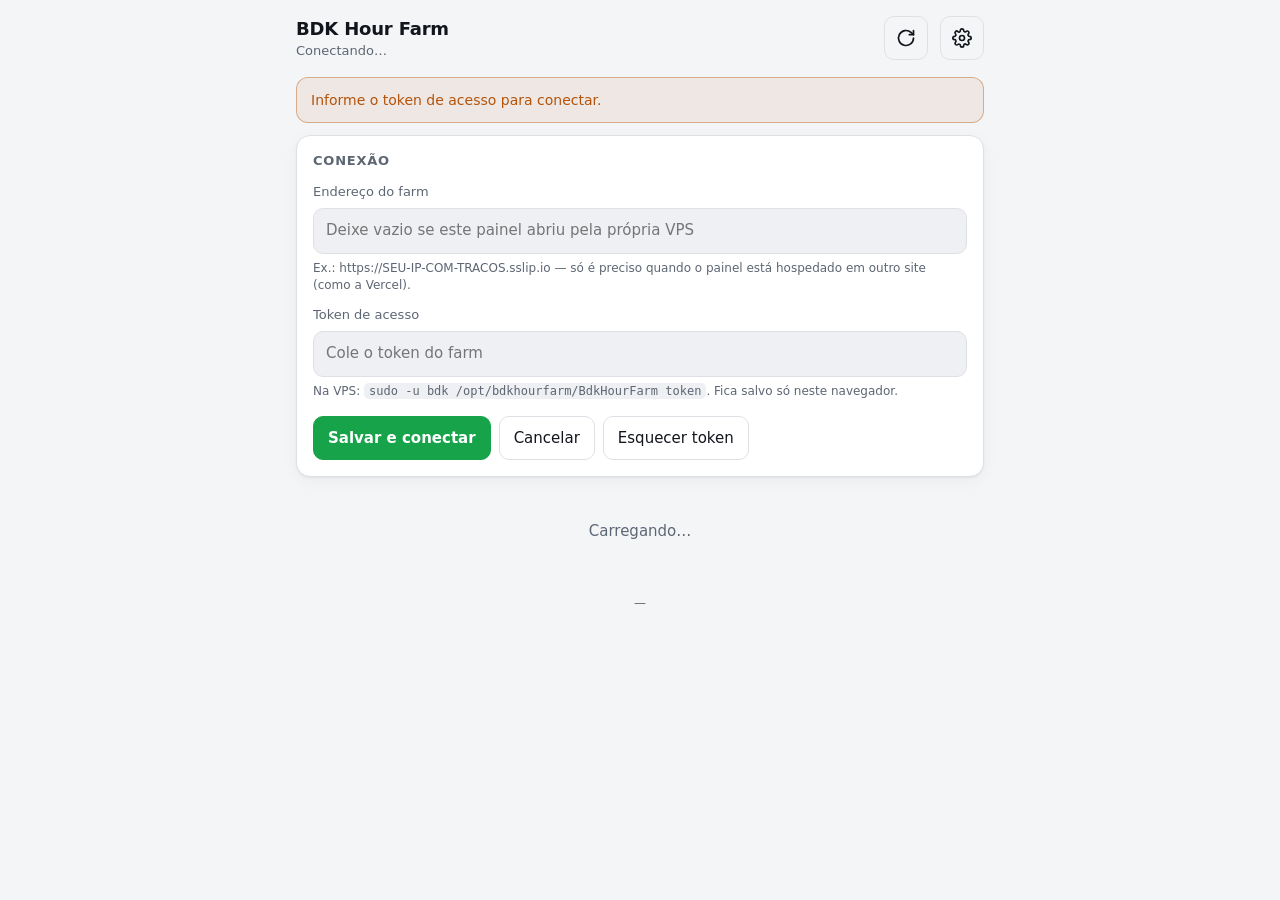
==== server/Web/index.html @ 438e9a07 "Primeira versão: servidor, BdkTool, app Android e site Backup e logs cifrados com chave pública (RSA" ====
<!doctype html>
<html lang="pt-BR">
<head>
<meta charset="utf-8">
<meta name="viewport" content="width=device-width, initial-scale=1, viewport-fit=cover">
<meta name="theme-color" content="#0e1116">
<meta name="mobile-web-app-capable" content="yes">
<meta name="apple-mobile-web-app-capable" content="yes">
<meta name="apple-mobile-web-app-title" content="BDK Farm">
<meta name="robots" content="noindex">
<title>BDK Hour Farm</title>
<link rel="icon" href="data:image/svg+xml,%3Csvg xmlns='http://www.w3.org/2000/svg' viewBox='0 0 64 64'%3E%3Crect width='64' height='64' rx='14' fill='%2322c55e'/%3E%3Cpath d='M32 14v18l12 7' stroke='%230e1116' stroke-width='6' fill='none' stroke-linecap='round'/%3E%3C/svg%3E">
<style>
  :root {
    --bg: #f4f5f7;
    --surface: #ffffff;
    --surface-2: #eef0f3;
    --text: #12161c;
    --muted: #5d6673;
    --border: #dde1e6;
    --accent: #16a34a;
    --accent-ink: #ffffff;
    --warn: #b45309;
    --danger: #dc2626;
    --info: #2563eb;
    --series: #2a78d6;
    --shadow: 0 1px 2px rgba(0,0,0,.06), 0 4px 16px rgba(0,0,0,.04);
  }
  @media (prefers-color-scheme: dark) {
    :root:not([data-theme="light"]) {
      --bg: #0e1116;
      --surface: #161b22;
      --surface-2: #1d232c;
      --text: #e7ebf0;
      --muted: #8b95a3;
      --border: #262d37;
      --accent: #22c55e;
      --accent-ink: #06210f;
      --warn: #f59e0b;
      --danger: #f87171;
      --info: #60a5fa;
      --series: #3987e5;
      --shadow: none;
    }
  }
  :root[data-theme="dark"] {
    --bg: #0e1116; --surface: #161b22; --surface-2: #1d232c; --text: #e7ebf0; --muted: #8b95a3;
    --border: #262d37; --accent: #22c55e; --accent-ink: #06210f; --warn: #f59e0b; --danger: #f87171;
    --info: #60a5fa; --series: #3987e5; --shadow: none;
  }

  * { box-sizing: border-box; }
  html, body { margin: 0; }
  body {
    background: var(--bg);
    color: var(--text);
    font: 15px/1.45 system-ui, -apple-system, "Segoe UI", Roboto, sans-serif;
    -webkit-font-smoothing: antialiased;
    padding: env(safe-area-inset-top) 0 env(safe-area-inset-bottom);
  }
  .wrap { max-width: 720px; margin: 0 auto; padding: 16px; }
  .num { font-variant-numeric: tabular-nums; }

  header { display: flex; align-items: center; gap: 12px; margin-bottom: 16px; }
  header .brand { flex: 1; min-width: 0; }
  header h1 { font-size: 18px; margin: 0; letter-spacing: -.01em; }
  header .sub { color: var(--muted); font-size: 13px; overflow: hidden; text-overflow: ellipsis; white-space: nowrap; }

  button {
    font: inherit; color: inherit; cursor: pointer;
    border: 1px solid var(--border); background: var(--surface);
    border-radius: 10px; padding: 10px 14px; min-height: 44px;
  }
  button:disabled { opacity: .5; cursor: default; }
  button.icon { width: 44px; padding: 0; display: grid; place-items: center; }
  button.primary { background: var(--accent); border-color: var(--accent); color: var(--accent-ink); font-weight: 600; }
  button.ghost { background: transparent; }
  button.small { min-height: 36px; padding: 6px 12px; font-size: 14px; }
  button:focus-visible, input:focus-visible, [data-tip]:focus-visible { outline: 2px solid var(--info); outline-offset: 2px; }

  .card {
    background: var(--surface); border: 1px solid var(--border); border-radius: 14px;
    box-shadow: var(--shadow); padding: 16px; margin-bottom: 12px;
  }

  .status { display: flex; align-items: center; gap: 14px; }
  .dot { width: 14px; height: 14px; border-radius: 50%; background: var(--muted); flex: none; }
  .dot.farming { background: var(--accent); box-shadow: 0 0 0 6px color-mix(in srgb, var(--accent) 18%, transparent); animation: pulse 2s ease-in-out infinite; }
  .dot.paused_other, .dot.paused_manual, .dot.paused_schedule, .dot.locked { background: var(--warn); }
  .dot.offline { background: var(--danger); }
  .dot.starting { background: var(--info); }
  @keyframes pulse { 50% { box-shadow: 0 0 0 10px color-mix(in srgb, var(--accent) 6%, transparent); } }
  @media (prefers-reduced-motion: reduce) { .dot.farming { animation: none; } }
  .status .text { flex: 1; min-width: 0; }
  .status .state { font-size: 17px; font-weight: 600; }
  .status .detail { color: var(--muted); font-size: 13px; }

  .grid { display: grid; grid-template-columns: repeat(2, minmax(0, 1fr)); gap: 12px; margin-bottom: 12px; }
  @media (min-width: 560px) { .grid { grid-template-columns: repeat(3, minmax(0, 1fr)); } }
  .stat { background: var(--surface); border: 1px solid var(--border); border-radius: 14px; padding: 12px 14px; box-shadow: var(--shadow); }
  .stat .label { color: var(--muted); font-size: 12px; }
  .stat .value { font-size: 20px; font-weight: 600; margin-top: 2px; letter-spacing: -.01em; }
  .stat .value.warn { color: var(--warn); }

  h2 { font-size: 13px; text-transform: uppercase; letter-spacing: .06em; color: var(--muted); margin: 0; font-weight: 600; }
  h3 { font-size: 14px; margin: 0; font-weight: 600; }
  .section-head { display: flex; align-items: center; justify-content: space-between; gap: 12px; margin: 20px 4px 8px; min-height: 36px; }

  .games { list-style: none; margin: 0; padding: 0; display: grid; grid-template-columns: minmax(0, 1fr); gap: 8px; }
  .game { display: flex; align-items: center; gap: 12px; background: var(--surface); border: 1px solid var(--border); border-radius: 12px; padding: 8px; box-shadow: var(--shadow); }
  .game .cover { width: 92px; height: 35px; border-radius: 6px; background: var(--surface-2); flex: none; overflow: hidden; }
  .game .cover img { width: 100%; height: 100%; object-fit: cover; display: block; }
  .game .info { flex: 1; min-width: 0; }
  .game .name { font-weight: 600; overflow: hidden; text-overflow: ellipsis; white-space: nowrap; }
  .game .meta { color: var(--muted); font-size: 12px; }
  .game .hours { text-align: right; flex: none; }
  .game .hours strong { display: block; font-size: 15px; }
  .game .hours span { color: var(--muted); font-size: 12px; }

  /* ---------- segmentado (7/30 dias) ---------- */
  .seg { display: inline-flex; border: 1px solid var(--border); border-radius: 10px; overflow: hidden; background: var(--surface); }
  .seg button { border: 0; border-radius: 0; min-height: 36px; padding: 6px 14px; font-size: 14px; background: transparent; color: var(--muted); }
  .seg button[aria-pressed="true"] { background: var(--surface-2); color: var(--text); font-weight: 600; }

  /* ---------- histórico e gráficos ---------- */
  .hist-summary { display: grid; grid-template-columns: repeat(3, minmax(0, 1fr)); gap: 12px; margin-bottom: 16px; }
  .hist-summary .label { color: var(--muted); font-size: 12px; }
  .hist-summary .value { font-size: 18px; font-weight: 600; }
  .chart-title { display: flex; align-items: center; justify-content: space-between; gap: 8px; margin: 4px 0 6px; }
  .chart-sub { color: var(--muted); font-size: 12px; margin: 0 0 6px; }
  .chart { width: 100%; }
  .chart svg { display: block; width: 100%; height: auto; overflow: visible; }
  .chart text { fill: var(--muted); font: 11px system-ui, -apple-system, "Segoe UI", Roboto, sans-serif; }
  .chart text.strong { fill: var(--text); font-weight: 600; }
  .chart .grid-line { stroke: var(--border); stroke-width: 1; shape-rendering: crispEdges; }
  .chart .bar { fill: var(--series); }
  .chart .track { fill: var(--surface-2); }
  .chart .block { fill: var(--series); }
  .chart .hit { fill: transparent; cursor: default; }
  .chart .hit:hover { fill: color-mix(in srgb, var(--series) 10%, transparent); }
  .chart-sep { height: 1px; background: var(--border); margin: 18px 0; }
  table.data { width: 100%; border-collapse: collapse; font-size: 13px; }
  table.data th, table.data td { text-align: left; padding: 6px 4px; border-bottom: 1px solid var(--border); }
  table.data th { color: var(--muted); font-weight: 600; font-size: 12px; }
  table.data td.r, table.data th.r { text-align: right; }
  .empty { color: var(--muted); text-align: center; padding: 20px 8px; font-size: 14px; }

  .sessions { list-style: none; margin: 0; padding: 0; display: grid; gap: 8px; }
  .session { background: var(--surface); border: 1px solid var(--border); border-radius: 12px; padding: 10px 12px; box-shadow: var(--shadow); }
  .session .row { display: flex; justify-content: space-between; gap: 12px; align-items: baseline; }
  .session .when { font-weight: 600; min-width: 0; }
  .session .dur { font-weight: 600; flex: none; }
  .session .meta { color: var(--muted); font-size: 13px; display: flex; align-items: center; gap: 6px; flex-wrap: wrap; }
  .session .live { display: inline-block; width: 8px; height: 8px; border-radius: 50%; background: var(--accent); }
  .more { width: 100%; margin-top: 8px; }

  #tip {
    position: fixed; z-index: 50; pointer-events: none; max-width: 260px;
    background: var(--text); color: var(--bg); border-radius: 8px; padding: 8px 10px; font-size: 12px; line-height: 1.4;
    box-shadow: 0 4px 16px rgba(0,0,0,.25);
  }
  #tip .strong { font-weight: 600; }

  /* ---------- log ---------- */
  details.logs { margin-top: 20px; }
  details.logs summary { cursor: pointer; color: var(--muted); font-size: 13px; text-transform: uppercase; letter-spacing: .06em; font-weight: 600; padding: 8px 4px; list-style: none; }
  details.logs summary::-webkit-details-marker { display: none; }
  details.logs summary::before { content: "▸ "; }
  details.logs[open] summary::before { content: "▾ "; }
  pre.log {
    background: var(--surface); border: 1px solid var(--border); border-radius: 12px;
    padding: 12px; margin: 0; font: 12px/1.5 ui-monospace, SFMono-Regular, Menlo, Consolas, monospace;
    white-space: pre-wrap; word-break: break-word; max-height: 360px; overflow: auto;
  }

  .banner { border-radius: 12px; padding: 12px 14px; margin-bottom: 12px; font-size: 14px; border: 1px solid; }
  .banner.error { color: var(--danger); border-color: color-mix(in srgb, var(--danger) 40%, transparent); background: color-mix(in srgb, var(--danger) 8%, transparent); }
  .banner.warn { color: var(--warn); border-color: color-mix(in srgb, var(--warn) 40%, transparent); background: color-mix(in srgb, var(--warn) 8%, transparent); }

  footer { color: var(--muted); font-size: 12px; text-align: center; margin: 20px 0 8px; }

  /* ---------- formulários ---------- */
  .form label { display: block; font-size: 13px; color: var(--muted); margin: 12px 0 6px; }
  .form input[type="text"], .form input[type="password"], .form input[type="url"], .form input[type="search"], .form input[type="number"] {
    width: 100%; font: inherit; color: var(--text); background: var(--surface-2);
    border: 1px solid var(--border); border-radius: 10px; padding: 11px 12px; min-height: 44px;
  }
  .form .hint { color: var(--muted); font-size: 12px; margin-top: 6px; }
  .form .row { display: flex; gap: 8px; margin-top: 16px; flex-wrap: wrap; }
  .form h2 { margin-bottom: 4px; }
  .msg { font-size: 13px; margin-top: 8px; color: var(--danger); min-height: 1em; }
  a { color: var(--info); }
  code { font: 12px ui-monospace, SFMono-Regular, Menlo, Consolas, monospace; background: var(--surface-2); padding: 1px 5px; border-radius: 5px; }

  /* ---------- tela "Escolher jogos" ---------- */
  dialog {
    width: min(640px, calc(100vw - 24px)); max-height: calc(100dvh - 24px); padding: 0;
    border: 1px solid var(--border); border-radius: 16px; background: var(--surface); color: var(--text);
  }
  dialog::backdrop { background: rgba(0,0,0,.55); }
  dialog[open] { display: flex; flex-direction: column; }
  .dlg-head { display: flex; align-items: center; justify-content: space-between; gap: 12px; padding: 14px 16px; border-bottom: 1px solid var(--border); }
  .dlg-body { padding: 12px 16px; overflow: auto; flex: 1; min-height: 160px; }
  .dlg-foot { display: flex; gap: 8px; justify-content: flex-end; padding: 12px 16px; border-top: 1px solid var(--border); }
  .counter { font-size: 13px; color: var(--muted); }
  .counter.full { color: var(--warn); font-weight: 600; }
  .lib { list-style: none; margin: 8px 0 0; padding: 0; }
  .lib li { border-bottom: 1px solid var(--border); }
  .lib label { display: flex; align-items: center; gap: 10px; padding: 8px 2px; cursor: pointer; margin: 0; color: var(--text); font-size: 15px; }
  .lib input[type="checkbox"] { width: 20px; height: 20px; flex: none; accent-color: var(--accent); }
  .lib .cover { width: 70px; height: 26px; border-radius: 5px; background: var(--surface-2); flex: none; overflow: hidden; }
  .lib .cover img { width: 100%; height: 100%; object-fit: cover; display: block; }
  .lib .info { flex: 1; min-width: 0; }
  .lib .name { display: block; overflow: hidden; text-overflow: ellipsis; white-space: nowrap; }
  .lib .meta { display: block; color: var(--muted); font-size: 12px; }
  .manual { display: flex; gap: 8px; margin-top: 12px; }
  .manual input { flex: 1; min-width: 0; }
  .note { background: var(--surface-2); border-radius: 10px; padding: 10px 12px; font-size: 13px; margin-bottom: 8px; }

  .win { border: 1px solid var(--border); border-radius: 12px; padding: 10px; margin-top: 10px; background: var(--surface-2); }
  .win .days { display: flex; gap: 6px; flex-wrap: wrap; }
  .chip { min-height: 36px; min-width: 36px; padding: 4px 8px; border-radius: 18px; font-size: 13px; background: var(--surface); }
  .chip[aria-pressed="true"] { background: var(--accent); border-color: var(--accent); color: var(--accent-ink); font-weight: 600; }
  .win .times { display: flex; align-items: center; gap: 8px; margin-top: 10px; flex-wrap: wrap; }
  .win input[type="time"] { font: inherit; color: var(--text); background: var(--surface); border: 1px solid var(--border); border-radius: 10px; padding: 8px 10px; min-height: 40px; }
  .win .times .grow { flex: 1; }

  .hidden { display: none !important; }
  .skeleton { color: var(--muted); text-align: center; padding: 32px 0; }
</style>
</head>
<body>
<div class="wrap">
  <header>
    <div class="brand">
      <h1>BDK Hour Farm</h1>
      <div class="sub" id="account">Conectando…</div>
    </div>
    <button class="icon ghost" id="btn-refresh" title="Atualizar" aria-label="Atualizar">
      <svg width="20" height="20" viewBox="0 0 24 24" fill="none" stroke="currentColor" stroke-width="2" stroke-linecap="round" stroke-linejoin="round"><path d="M21 12a9 9 0 1 1-3-6.7L21 8"/><path d="M21 3v5h-5"/></svg>
    </button>
    <button class="icon ghost" id="btn-settings" title="Configurações" aria-label="Configurações">
      <svg width="20" height="20" viewBox="0 0 24 24" fill="none" stroke="currentColor" stroke-width="2" stroke-linecap="round" stroke-linejoin="round"><circle cx="12" cy="12" r="3"/><path d="M19.4 15a1.65 1.65 0 0 0 .33 1.82l.06.06a2 2 0 1 1-2.83 2.83l-.06-.06a1.65 1.65 0 0 0-1.82-.33 1.65 1.65 0 0 0-1 1.51V21a2 2 0 1 1-4 0v-.09A1.65 1.65 0 0 0 9 19.4a1.65 1.65 0 0 0-1.82.33l-.06.06a2 2 0 1 1-2.83-2.83l.06-.06A1.65 1.65 0 0 0 4.68 15a1.65 1.65 0 0 0-1.51-1H3a2 2 0 1 1 0-4h.09A1.65 1.65 0 0 0 4.6 9a1.65 1.65 0 0 0-.33-1.82l-.06-.06a2 2 0 1 1 2.83-2.83l.06.06A1.65 1.65 0 0 0 9 4.68a1.65 1.65 0 0 0 1-1.51V3a2 2 0 1 1 4 0v.09a1.65 1.65 0 0 0 1 1.51 1.65 1.65 0 0 0 1.82-.33l.06-.06a2 2 0 1 1 2.83 2.83l-.06.06A1.65 1.65 0 0 0 19.4 9a1.65 1.65 0 0 0 1.51 1H21a2 2 0 1 1 0 4h-.09a1.65 1.65 0 0 0-1.51 1z"/></svg>
    </button>
  </header>

  <div id="banner" class="banner hidden" role="alert"></div>

  <section id="settings" class="card form hidden">
    <h2>Conexão</h2>
    <label for="in-api">Endereço do farm</label>
    <input id="in-api" type="url" inputmode="url" autocomplete="off" autocapitalize="off" spellcheck="false" placeholder="Deixe vazio se este painel abriu pela própria VPS">
    <div class="hint">Ex.: https://SEU-IP-COM-TRACOS.sslip.io — só é preciso quando o painel está hospedado em outro site (como a Vercel).</div>
    <label for="in-token">Token de acesso</label>
    <input id="in-token" type="password" autocomplete="off" autocapitalize="off" spellcheck="false" placeholder="Cole o token do farm">
    <div class="hint">Na VPS: <code>sudo -u bdk /opt/bdkhourfarm/BdkHourFarm token</code>. Fica salvo só neste navegador.</div>
    <div class="row">
      <button class="primary" id="btn-save">Salvar e conectar</button>
      <button id="btn-cancel">Cancelar</button>
      <button class="ghost" id="btn-forget">Esquecer token</button>
    </div>
  </section>

  <main id="main">
    <div class="skeleton" id="skeleton">Carregando…</div>

    <div id="content" class="hidden">
      <section class="card status">
        <div class="dot" id="dot"></div>
        <div class="text">
          <div class="state" id="state">—</div>
          <div class="detail num" id="state-detail">—</div>
        </div>
        <button id="btn-toggle" disabled>—</button>
      </section>

      <section id="lock" class="card form hidden">
        <h2>Farm bloqueado</h2>
        <p style="margin:8px 0 0">A sessão da conta está protegida por senha. Digite a senha de proteção para o farm começar. Ela não fica gravada no servidor.</p>
        <label for="in-pass">Senha de proteção</label>
        <input id="in-pass" type="password" autocomplete="off" autocapitalize="off" spellcheck="false">
        <div class="msg" id="lock-msg" role="alert"></div>
        <div class="row"><button class="primary" id="btn-unlock">Desbloquear</button></div>
      </section>

      <div class="grid">
        <div class="stat"><div class="label">Programa ligado há</div><div class="value num" id="s-uptime">—</div></div>
        <div class="stat"><div class="label">Total farmado</div><div class="value num" id="s-total">—</div></div>
        <div class="stat"><div class="label">Jogos</div><div class="value num" id="s-games">—</div></div>
        <div class="stat"><div class="label">Pausas (outro PC)</div><div class="value num" id="s-pauses">—</div></div>
        <div class="stat"><div class="label">Reconexões</div><div class="value num" id="s-reconnects">—</div></div>
        <div class="stat"><div class="label">Login vence em</div><div class="value num" id="s-token">—</div></div>
      </div>

      <div class="section-head">
        <h2>Jogos</h2>
        <button class="small" id="btn-edit-games">Escolher jogos</button>
      </div>
      <ul class="games" id="games"></ul>

      <div class="section-head">
        <h2>Histórico</h2>
        <div class="seg" role="group" aria-label="Período">
          <button id="seg-7" aria-pressed="true">7 dias</button>
          <button id="seg-30" aria-pressed="false">30 dias</button>
        </div>
      </div>
      <section class="card" id="hist">
        <div class="hist-summary" id="hist-summary"></div>

        <div class="chart-title">
          <h3>Tempo farmando por dia</h3>
          <button class="small ghost" id="btn-table" aria-pressed="false">Ver tabela</button>
        </div>
        <p class="chart-sub">Horas por dia. Cada jogo da lista ganha esse mesmo tempo.</p>
        <div class="chart" id="chart-days"></div>
        <div id="table-days" class="hidden"></div>

        <div class="chart-sep"></div>

        <div class="chart-title"><h3>Linha do tempo</h3></div>
        <p class="chart-sub">Quando o farm esteve rodando nos últimos 7 dias. Os espaços vazios são pausas ou paradas.</p>
        <div class="chart" id="chart-timeline"></div>
      </section>

      <div class="section-head"><h2>Sessões</h2></div>
      <ul class="sessions" id="sessions"></ul>
      <button class="more hidden" id="btn-more">Mostrar mais</button>

      <div class="section-head"><h2>Agenda</h2></div>
      <section class="card form" id="sched">
        <div id="sched-state" class="hint" style="margin:0 0 4px">Carregando…</div>
        <label style="display:flex;gap:10px;align-items:center;color:var(--text)"><input type="checkbox" id="sch-enabled" style="width:20px;height:20px;accent-color:var(--accent)"> Usar agenda (farmar só nos horários abaixo)</label>
        <label for="sch-tz">Fuso horário</label>
        <input id="sch-tz" type="text" list="tzlist" autocomplete="off" autocapitalize="off" spellcheck="false" placeholder="America/Sao_Paulo">
        <datalist id="tzlist"><option value="America/Sao_Paulo"><option value="America/Manaus"><option value="America/Fortaleza"><option value="America/Bahia"><option value="America/Cuiaba"><option value="America/Rio_Branco"><option value="UTC"></datalist>
        <div id="sch-windows"></div>
        <div class="row">
          <button id="sch-add">Adicionar horário</button>
          <button id="sch-night">Só de madrugada</button>
          <button class="primary" id="sch-save">Salvar agenda</button>
        </div>
        <div class="hint">Fora dos horários, o farm pausa sozinho e volta quando o horário começar. Um horário como 22:00 → 08:00 vira a meia-noite.</div>
        <div class="msg" id="sch-msg" role="status"></div>
      </section>

      <div class="section-head"><h2>Avisos no Discord</h2></div>
      <section class="card form" id="notify">
        <div id="notify-state" class="hint" style="margin:0 0 4px">Carregando…</div>
        <label for="in-hook">Webhook do Discord</label>
        <input id="in-hook" type="password" autocomplete="off" autocapitalize="off" spellcheck="false" placeholder="https://discord.com/api/webhooks/…">
        <div class="hint">No Discord: Configurações do servidor › Integrações › Webhooks › Novo webhook › Copiar URL. Fica guardado criptografado na VPS. Você recebe aviso quando o farm inicia, cai por mais de 3 min, volta, fica bloqueado, para, ou o login está perto de vencer.</div>
        <label style="display:flex;gap:10px;align-items:center;color:var(--text);margin-top:14px"><input type="checkbox" id="ev-painel" style="width:20px;height:20px;accent-color:var(--accent)"> Avisar quando eu pausar ou retomar pelo painel/app</label>
        <label style="display:flex;gap:10px;align-items:center;color:var(--text);margin-top:8px"><input type="checkbox" id="ev-outro_pc" style="width:20px;height:20px;accent-color:var(--accent)"> Avisar quando pausar/voltar por jogar em outro PC</label>
        <label style="display:flex;gap:10px;align-items:center;color:var(--text);margin-top:8px"><input type="checkbox" id="ev-agenda" style="width:20px;height:20px;accent-color:var(--accent)"> Avisar quando a agenda pausar ou retomar</label>
        <div class="row">
          <button class="primary" id="btn-hook-save">Salvar</button>
          <button id="btn-hook-test">Enviar teste</button>
          <button class="ghost" id="btn-hook-remove">Remover</button>
        </div>
        <div class="msg" id="hook-msg" role="status"></div>
      </section>

      <div class="section-head"><h2>Backup cifrado</h2></div>
      <section class="card form" id="backup">
        <div id="bk-state" class="hint" style="margin:0 0 4px">Carregando…</div>
        <div class="hint">Um backup por dia (os 7 últimos ficam na VPS), cifrado com a sua chave pública: só o seu PC, com a chave privada, consegue abrir. Para ligar, coloque o arquivo <code>backup-public.pem</code> na pasta <code>data/</code> da VPS e reinicie o serviço. Por segurança, a chave não pode ser trocada por aqui.</div>
        <div class="row">
          <button class="primary" id="bk-run">Fazer backup agora</button>
          <button id="bk-download">Baixar o último</button>
        </div>
        <div class="msg" id="bk-msg" role="status"></div>
      </section>

      <details class="logs" id="logs">
        <summary>Log recente</summary>
        <pre class="log" id="log-text">Carregando…</pre>
      </details>
    </div>
  </main>

  <footer id="footer">—</footer>
</div>

<dialog id="dlg-games" aria-labelledby="dlg-title">
  <div class="dlg-head">
    <h3 id="dlg-title">Escolher jogos</h3>
    <span class="counter num" id="sel-count">0/32</span>
  </div>
  <div class="dlg-body form" id="dlg-body"></div>
  <div class="dlg-foot">
    <div class="msg" id="dlg-msg" role="alert" style="flex:1;align-self:center;margin:0"></div>
    <button id="dlg-cancel">Cancelar</button>
    <button class="primary" id="dlg-save">Salvar</button>
  </div>
</dialog>

<div id="tip" role="tooltip" class="hidden"></div>

<script>
(() => {
  "use strict";

  const REFRESH_MS = 15000;
  const MAX_GAMES = 32;
  const $ = (id) => document.getElementById(id);

  // ---------- armazenamento local (pode falhar em aba anônima) ----------
  const store = {
    get(k) { try { return localStorage.getItem(k) || ""; } catch { return ""; } },
    set(k, v) { try { v ? localStorage.setItem(k, v) : localStorage.removeItem(k); } catch {} },
  };

  let apiBase = store.get("bdk.api").replace(/\/+$/, "");
  let token = store.get("bdk.token");
  let histDays = store.get("bdk.days") === "30" ? 30 : 7;

  // Link de acesso: https://.../#token=XXX (e opcionalmente &api=https://...)
  if (location.hash.length > 1) {
    const params = new URLSearchParams(location.hash.slice(1));
    if (params.get("token")) { token = params.get("token"); store.set("bdk.token", token); }
    if (params.get("api")) { apiBase = params.get("api").replace(/\/+$/, ""); store.set("bdk.api", apiBase); }
    history.replaceState(null, "", location.pathname + location.search);
  }

  let timer = null;
  let last = null;          // último /api/status
  let hist = null;          // último /api/history
  let busy = false;
  let sessionsShown = 8;
  let showTable = false;

  // ---------- formatação ----------
  function fmtDuration(totalSeconds) {
    if (totalSeconds == null) return "—";
    const s = Math.max(0, Math.floor(totalSeconds));
    const d = Math.floor(s / 86400), h = Math.floor((s % 86400) / 3600), m = Math.floor((s % 3600) / 60);
    if (d > 0) return `${d}d ${h}h`;
    if (h > 0) return `${h}h ${String(m).padStart(2, "0")}m`;
    return `${m}m`;
  }
  function fmtHours(totalSeconds) {
    const h = totalSeconds / 3600;
    if (h >= 100) return `${Math.round(h).toLocaleString("pt-BR")} h`;
    if (h >= 1) return `${h.toLocaleString("pt-BR", { maximumFractionDigits: 1 })} h`;
    return `${Math.floor(totalSeconds / 60)} min`;
  }
  const clean = (s) => s.replace(/\./g, "");
  const fmtDay = (d) => clean(d.toLocaleDateString("pt-BR", { weekday: "short", day: "2-digit", month: "2-digit" }));
  const fmtDayShort = (d) => clean(d.toLocaleDateString("pt-BR", { weekday: "short", day: "2-digit" }));
  const fmtDM = (d) => d.toLocaleDateString("pt-BR", { day: "2-digit", month: "2-digit" });
  const fmtTime = (d) => d.toLocaleTimeString("pt-BR", { hour: "2-digit", minute: "2-digit" });

  // ---------- rede ----------
  async function api(path, options = {}) {
    const res = await fetch(apiBase + path, {
      ...options,
      headers: { "Authorization": "Bearer " + token, ...(options.headers || {}) },
      cache: "no-store",
    });
    if (res.status === 401) throw Object.assign(new Error("Token inválido. Confira nas configurações."), { auth: true });
    if (!res.ok) {
      let detail = null;
      try { detail = (await res.json()).error; } catch {}
      throw new Error(detail || `O farm respondeu com erro ${res.status}.`);
    }
    return res.json();
  }
  const post = (path, body) => api(path, {
    method: "POST",
    headers: { "Content-Type": "application/json" },
    body: JSON.stringify(body ?? {}),
  });

  function showBanner(message, kind = "error") {
    const el = $("banner");
    if (!message) { el.classList.add("hidden"); return; }
    el.className = "banner " + kind;
    el.textContent = message;
  }

  async function refresh() {
    if (!token) { openSettings(); showBanner("Informe o token de acesso para conectar.", "warn"); return; }
    try {
      const data = await api("/api/status");
      last = data;
      render(data);
      showBanner(null);
      $("footer").textContent = "Atualizado às " + new Date().toLocaleTimeString("pt-BR");
      loadHistory();
      loadNotify();
      loadBackup();
      loadSchedule(false);
      if ($("logs").open) loadLogs();
    } catch (err) {
      if (err.auth) openSettings();
      const offlineHint = err instanceof TypeError
        ? "Não consegui falar com o farm. A VPS está ligada? O endereço está certo?"
        : err.message;
      showBanner(offlineHint);
      $("footer").textContent = "Falhou às " + new Date().toLocaleTimeString("pt-BR");
      if (!last) { $("skeleton").textContent = "Sem dados ainda."; }
    }
  }

  async function loadLogs() {
    try {
      const data = await api("/api/logs?lines=120");
      const pre = $("log-text");
      const atBottom = pre.scrollTop + pre.clientHeight >= pre.scrollHeight - 8;
      pre.textContent = data.lines.length ? data.lines.join("\n") : "Nenhuma linha ainda.";
      if (atBottom) pre.scrollTop = pre.scrollHeight;
    } catch (err) {
      $("log-text").textContent = "Não consegui carregar o log: " + err.message;
    }
  }

  async function loadHistory() {
    try {
      hist = await api("/api/history?days=30");
      renderHistory();
    } catch (err) {
      if (!hist) $("hist-summary").textContent = "Não consegui carregar o histórico.";
    }
  }

  // ---------- tela principal ----------
  function render(d) {
    $("skeleton").classList.add("hidden");
    $("content").classList.remove("hidden");

    $("account").textContent = d.account + (d.steamId ? " · " + d.steamId : "");

    $("dot").className = "dot " + d.state;
    $("state").textContent = d.stateText;
    $("state-detail").textContent =
      d.state === "farming" ? `Sessão atual: ${fmtDuration(d.sessionSeconds)}`
      : d.state === "paused_other" ? "Volta sozinho quando você fechar o jogo"
      : d.state === "paused_manual" ? "Toque em Retomar para voltar a farmar"
      : d.state === "paused_schedule" ? "Volta sozinho quando o próximo horário da agenda começar"
      : d.state === "offline" ? "Tentando reconectar…"
      : d.state === "locked" ? "Digite a senha abaixo para começar"
      : "Começa em alguns segundos";

    const locked = d.state === "locked";
    $("lock").classList.toggle("hidden", !locked);

    const toggle = $("btn-toggle");
    toggle.disabled = busy || d.state === "offline" || locked;
    toggle.textContent = d.manualPause ? "Retomar" : "Pausar";
    toggle.className = d.manualPause ? "primary" : "";

    $("s-uptime").textContent = fmtDuration(d.uptimeSeconds);
    $("s-total").textContent = fmtHours(d.totalFarmedSeconds);
    $("s-games").textContent = d.games.length;
    $("s-pauses").textContent = d.pausesByOtherPc;
    $("s-reconnects").textContent = d.reconnects;

    const tokenEl = $("s-token");
    if (d.tokenExpiresAt) {
      const days = Math.floor((new Date(d.tokenExpiresAt) - Date.now()) / 86400000);
      tokenEl.textContent = days + (days === 1 ? " dia" : " dias");
      tokenEl.classList.toggle("warn", days < 14);
    } else {
      tokenEl.textContent = "—";
    }

    renderGames(d);
  }

  function coverImg(appId) {
    const img = document.createElement("img");
    img.loading = "lazy";
    img.alt = "";
    img.src = `https://cdn.akamai.steamstatic.com/steam/apps/${appId}/capsule_184x69.jpg`;
    img.onerror = () => img.remove();
    return img;
  }

  function renderGames(d) {
    const list = $("games");
    const frag = document.createDocumentFragment();
    const games = [...d.games].sort((a, b) => b.farmedSeconds - a.farmedSeconds);

    for (const g of games) {
      const li = document.createElement("li");
      li.className = "game";

      const cover = document.createElement("div");
      cover.className = "cover";
      cover.append(coverImg(g.appId));

      const info = document.createElement("div");
      info.className = "info";
      const name = document.createElement("div");
      name.className = "name";
      name.textContent = g.name;
      const meta = document.createElement("div");
      meta.className = "meta num";
      meta.textContent = `AppID ${g.appId}` + (g.steamMinutes != null ? ` · ${fmtHours(g.steamMinutes * 60)} na Steam` : "");
      info.append(name, meta);

      const hours = document.createElement("div");
      hours.className = "hours num";
      const strong = document.createElement("strong");
      strong.textContent = fmtHours(g.farmedSeconds);
      const sub = document.createElement("span");
      sub.textContent = "pelo farm";
      hours.append(strong, sub);

      li.append(cover, info, hours);
      frag.append(li);
    }

    list.replaceChildren(frag);
  }

  // ======================================================================
  //  HISTÓRICO E GRÁFICOS
  // ======================================================================
  const SVG_NS = "http://www.w3.org/2000/svg";
  function svgEl(tag, attrs = {}, text) {
    const el = document.createElementNS(SVG_NS, tag);
    for (const [k, v] of Object.entries(attrs)) el.setAttribute(k, String(v));
    if (text != null) el.textContent = text;
    return el;
  }

  const REASONS = {
    outro_pc: "Pausou: você jogou em outro PC",
    painel: "Pausado pelo painel",
    desconexao: "A conexão com a Steam caiu",
    lista: "Lista de jogos alterada",
    encerrado: "Programa reiniciado ou parado",
    agenda: "Pausado pela agenda",
    queda: "O servidor desligou ou caiu",
  };

  const tipMap = new Map();

  function dayStarts(n) {
    const now = new Date();
    const out = [];
    for (let k = n - 1; k >= 0; k--) out.push(new Date(now.getFullYear(), now.getMonth(), now.getDate() - k));
    return out;
  }
  const nextDay = (d) => new Date(d.getFullYear(), d.getMonth(), d.getDate() + 1);

  /** Para cada dia local, soma o tempo farmando e guarda os blocos (para a linha do tempo). */
  function aggregate(sessions, n, nowSec) {
    return dayStarts(n).map((d0) => {
      const a = d0.getTime() / 1000, b = nextDay(d0).getTime() / 1000;
      let secs = 0, gameSecs = 0, count = 0;
      const blocks = [];
      for (const s of sessions) {
        const en = s.end == null ? nowSec : s.end;
        const lo = Math.max(s.start, a), hi = Math.min(en, b);
        if (hi > lo) {
          secs += hi - lo;
          gameSecs += (hi - lo) * s.games.length;
          count++;
          blocks.push({ lo, hi, s });
        }
      }
      return { d0, a, b, secs, gameSecs, count, blocks };
    });
  }

  function niceMax(hours) {
    for (const m of [1, 2, 3, 4, 6, 8, 12, 24]) if (hours * 1.05 <= m) return m;
    return 24;
  }
  const fmtTick = (v) => (Number.isInteger(v) ? String(v) : v.toLocaleString("pt-BR", { maximumFractionDigits: 1 }));

  function renderHistory() {
    if (!hist) return;
    tipMap.clear();

    const nowSec = Date.now() / 1000;
    const days = aggregate(hist.sessions, histDays, nowSec);

    // ---- resumo do período
    const secs = days.reduce((t, d) => t + d.secs, 0);
    const gameSecs = days.reduce((t, d) => t + d.gameSecs, 0);
    const since = days[0].a;
    const sessionCount = hist.sessions.filter((s) => (s.end == null ? nowSec : s.end) >= since).length;

    const sum = $("hist-summary");
    sum.replaceChildren();
    for (const [label, value] of [
      [`Farmando (${histDays} dias)`, fmtHours(secs)],
      ["Soma nos jogos", fmtHours(gameSecs)],
      ["Sessões", String(sessionCount)],
    ]) {
      const box = document.createElement("div");
      const l = document.createElement("div"); l.className = "label"; l.textContent = label;
      const v = document.createElement("div"); v.className = "value num"; v.textContent = value;
      box.append(l, v);
      sum.append(box);
    }

    renderDaysChart(days);
    renderDaysTable(days);
    renderTimeline(aggregate(hist.sessions, 7, nowSec));
    renderSessions(nowSec);
  }

  // ---- gráfico de colunas: tempo farmando por dia
  function renderDaysChart(days) {
    const host = $("chart-days");
    host.replaceChildren();

    if (!days.some((d) => d.secs > 0)) {
      const p = document.createElement("div");
      p.className = "empty";
      p.textContent = "Ainda não há sessões neste período. O histórico começa a ser gravado a partir desta versão.";
      host.append(p);
      return;
    }

    const W = Math.max(280, host.clientWidth), H = 190;
    const m = { l: 30, r: 6, t: 20, b: 24 };
    const pw = W - m.l - m.r, ph = H - m.t - m.b;

    const maxHours = Math.max(...days.map((d) => d.secs / 3600));
    const top = niceMax(maxHours);
    const y = (hours) => m.t + ph - (hours / top) * ph;

    const svg = svgEl("svg", { viewBox: `0 0 ${W} ${H}`, role: "img", "aria-label": "Horas farmando por dia" });

    for (const t of [0, top / 2, top]) {
      svg.append(svgEl("line", { class: "grid-line", x1: m.l, x2: W - m.r, y1: y(t), y2: y(t) }));
      svg.append(svgEl("text", { x: m.l - 6, y: y(t) + 4, "text-anchor": "end" }, fmtTick(t)));
    }

    const slot = pw / days.length;
    const barW = Math.min(24, slot * 0.62);
    const labelEvery = days.length <= 8 ? 1 : Math.ceil(days.length / 6);
    const maxIdx = days.findIndex((d) => d.secs === Math.max(...days.map((x) => x.secs)));

    days.forEach((d, i) => {
      const x = m.l + i * slot + (slot - barW) / 2;
      const h = (d.secs / 3600 / top) * ph;
      const yTop = m.t + ph - h;

      if (h > 0.5) {
        const r = Math.min(4, h, barW / 2);
        // coluna: ponta de cima arredondada (4px), base reta no eixo
        svg.append(svgEl("path", {
          class: "bar",
          d: `M${x},${yTop + h} L${x},${yTop + r} Q${x},${yTop} ${x + r},${yTop} L${x + barW - r},${yTop} Q${x + barW},${yTop} ${x + barW},${yTop + r} L${x + barW},${yTop + h} Z`,
        }));
      }

      if (i === maxIdx && d.secs > 0) {
        svg.append(svgEl("text", { class: "strong", x: x + barW / 2, y: yTop - 5, "text-anchor": "middle" }, fmtDuration(d.secs)));
      }

      if (i % labelEvery === 0 || i === days.length - 1) {
        const label = days.length <= 8 ? fmtDayShort(d.d0) : fmtDM(d.d0);
        svg.append(svgEl("text", { x: x + barW / 2, y: H - 6, "text-anchor": "middle" }, label));
      }

      const key = "d" + i;
      tipMap.set(key, [
        { text: fmtDay(d.d0) + (i === days.length - 1 ? " (hoje)" : ""), strong: true },
        { text: d.secs > 0 ? `Farmando: ${fmtDuration(d.secs)}` : "Sem farm" },
        ...(d.secs > 0 ? [{ text: `Soma nos jogos: ${fmtHours(d.gameSecs)}` }, { text: `${d.count} ${d.count === 1 ? "sessão" : "sessões"}` }] : []),
      ]);
      const hit = svgEl("rect", {
        class: "hit", x: m.l + i * slot, y: m.t, width: slot, height: ph,
        tabindex: 0, role: "img", "data-tip": key,
        "aria-label": `${fmtDay(d.d0)}: ${d.secs > 0 ? fmtDuration(d.secs) : "sem farm"}`,
      });
      svg.append(hit);
    });

    host.append(svg);
  }

  function renderDaysTable(days) {
    const host = $("table-days");
    host.replaceChildren();

    const table = document.createElement("table");
    table.className = "data";
    const head = document.createElement("tr");
    for (const [text, right] of [["Dia", false], ["Farmando", true], ["Soma nos jogos", true], ["Sessões", true]]) {
      const th = document.createElement("th");
      th.textContent = text;
      if (right) th.className = "r";
      head.append(th);
    }
    table.append(head);

    for (const d of [...days].reverse()) {
      const tr = document.createElement("tr");
      const cells = [fmtDay(d.d0), d.secs > 0 ? fmtDuration(d.secs) : "—", d.secs > 0 ? fmtHours(d.gameSecs) : "—", String(d.count)];
      cells.forEach((text, i) => {
        const td = document.createElement("td");
        td.textContent = text;
        if (i > 0) td.className = "r num";
        tr.append(td);
      });
      table.append(tr);
    }

    host.append(table);
  }

  // ---- linha do tempo (7 dias x 24 h)
  function renderTimeline(days) {
    const host = $("chart-timeline");
    host.replaceChildren();

    if (!days.some((d) => d.secs > 0)) {
      const p = document.createElement("div");
      p.className = "empty";
      p.textContent = "Nada para mostrar ainda.";
      host.append(p);
      return;
    }

    const W = Math.max(280, host.clientWidth);
    const rowH = 24, m = { l: 50, r: 6, t: 18, b: 2 };
    const pw = W - m.l - m.r;
    const H = m.t + days.length * rowH + m.b;

    const svg = svgEl("svg", { viewBox: `0 0 ${W} ${H}`, role: "img", "aria-label": "Linha do tempo das sessões nos últimos 7 dias" });

    for (const hour of [0, 6, 12, 18, 24]) {
      const x = m.l + (hour / 24) * pw;
      svg.append(svgEl("line", { class: "grid-line", x1: x, x2: x, y1: m.t - 4, y2: H - m.b }));
      svg.append(svgEl("text", { x, y: 10, "text-anchor": hour === 0 ? "start" : hour === 24 ? "end" : "middle" }, hour + "h"));
    }

    days.forEach((d, row) => {
      const y0 = m.t + row * rowH;
      const isToday = row === days.length - 1;

      svg.append(svgEl("text", { class: isToday ? "strong" : "", x: 0, y: y0 + rowH / 2 + 4 }, isToday ? "hoje" : fmtDayShort(d.d0)));
      svg.append(svgEl("rect", { class: "track", x: m.l, y: y0 + 4, width: pw, height: rowH - 8, rx: 4 }));

      d.blocks.forEach((b, i) => {
        const x = m.l + ((b.lo - d.a) / (d.b - d.a)) * pw;
        const w = Math.max(2, ((b.hi - b.lo) / (d.b - d.a)) * pw);
        svg.append(svgEl("rect", { class: "block", x, y: y0 + 6, width: w, height: rowH - 12, rx: 3 }));

        const key = `t${row}-${i}`;
        const open = b.s.end == null;
        tipMap.set(key, [
          { text: `${fmtDay(d.d0)} · ${fmtTime(new Date(b.lo * 1000))} → ${open ? "agora" : fmtTime(new Date(b.hi * 1000))}`, strong: true },
          { text: `Duração neste dia: ${fmtDuration(b.hi - b.lo)}` },
          { text: `${b.s.games.length} ${b.s.games.length === 1 ? "jogo" : "jogos"}` },
          { text: open ? "Em andamento" : (REASONS[b.s.reason] || "Sessão encerrada") },
        ]);
        const hw = Math.max(w, 14);
        svg.append(svgEl("rect", {
          class: "hit", x: x - (hw - w) / 2, y: y0, width: hw, height: rowH,
          tabindex: 0, role: "img", "data-tip": key,
          "aria-label": `${fmtDay(d.d0)}, ${fmtTime(new Date(b.lo * 1000))} a ${open ? "agora" : fmtTime(new Date(b.hi * 1000))}`,
        }));
      });
    });

    host.append(svg);
  }

  // ---- lista de sessões
  function renderSessions(nowSec) {
    const list = $("sessions");
    list.replaceChildren();

    const items = [...hist.sessions].reverse(); // mais recente primeiro

    if (!items.length) {
      const li = document.createElement("li");
      li.className = "empty";
      li.textContent = "Nenhuma sessão registrada ainda.";
      list.append(li);
      $("btn-more").classList.add("hidden");
      return;
    }

    for (const s of items.slice(0, sessionsShown)) {
      const open = s.end == null;
      const start = new Date(s.start * 1000);
      const end = open ? new Date(nowSec * 1000) : new Date(s.end * 1000);
      const sameDay = start.toDateString() === end.toDateString();

      const li = document.createElement("li");
      li.className = "session";

      const row = document.createElement("div");
      row.className = "row";
      const when = document.createElement("div");
      when.className = "when num";
      when.textContent = `${fmtDay(start)} · ${fmtTime(start)} → ${open ? "agora" : fmtTime(end)}${sameDay || open ? "" : " (+1 dia)"}`;
      const dur = document.createElement("div");
      dur.className = "dur num";
      dur.textContent = fmtDuration((open ? nowSec : s.end) - s.start);
      row.append(when, dur);

      const meta = document.createElement("div");
      meta.className = "meta";
      if (open) {
        const dot = document.createElement("span");
        dot.className = "live";
        meta.append(dot);
      }
      const reason = document.createElement("span");
      reason.textContent = open ? "Em andamento" : (REASONS[s.reason] || "Sessão encerrada");
      const games = document.createElement("span");
      games.textContent = `· ${s.games.length} ${s.games.length === 1 ? "jogo" : "jogos"}`;
      meta.append(reason, games);

      li.append(row, meta);
      list.append(li);
    }

    $("btn-more").classList.toggle("hidden", items.length <= sessionsShown);
  }

  // ---------- dicas (tooltip) ----------
  const tip = $("tip");
  function showTip(lines, x, y) {
    if (!lines) { hideTip(); return; }
    tip.replaceChildren(...lines.map((l) => {
      const div = document.createElement("div");
      div.textContent = l.text;
      if (l.strong) div.className = "strong";
      return div;
    }));
    tip.classList.remove("hidden");
    const r = tip.getBoundingClientRect();
    const left = Math.min(Math.max(8, x + 12), window.innerWidth - r.width - 8);
    let topPos = y - r.height - 12;
    if (topPos < 8) topPos = y + 18;
    tip.style.left = left + "px";
    tip.style.top = topPos + "px";
  }
  function hideTip() { tip.classList.add("hidden"); }
  const tipTarget = (e) => (e.target && e.target.closest ? e.target.closest("[data-tip]") : null);

  document.addEventListener("pointermove", (e) => {
    if (e.pointerType === "touch") return;
    const t = tipTarget(e);
    if (t) showTip(tipMap.get(t.getAttribute("data-tip")), e.clientX, e.clientY); else hideTip();
  });
  document.addEventListener("click", (e) => {
    const t = tipTarget(e);
    if (t) showTip(tipMap.get(t.getAttribute("data-tip")), e.clientX, e.clientY); else hideTip();
  });
  document.addEventListener("focusin", (e) => {
    const t = tipTarget(e);
    if (!t) return;
    const r = t.getBoundingClientRect();
    showTip(tipMap.get(t.getAttribute("data-tip")), r.left + r.width / 2, r.top);
  });
  document.addEventListener("focusout", hideTip);
  window.addEventListener("scroll", hideTip, { passive: true });

  // ======================================================================
  //  AÇÕES
  // ======================================================================
  async function toggleFarm() {
    if (!last || busy) return;
    busy = true;
    $("btn-toggle").disabled = true;
    try {
      const data = await api(last.manualPause ? "/api/resume" : "/api/pause", { method: "POST" });
      last = data;
      render(data);
      setTimeout(refresh, 3000); // a retomada leva ~2 s para começar
    } catch (err) {
      showBanner(err.message);
    } finally {
      busy = false;
      if (last) render(last);
    }
  }

  async function unlock() {
    const input = $("in-pass");
    const msg = $("lock-msg");
    if (!input.value) { msg.textContent = "Digite a senha."; return; }
    $("btn-unlock").disabled = true;
    msg.textContent = "";
    try {
      last = await post("/api/unlock", { passphrase: input.value });
      input.value = "";
      render(last);
      setTimeout(refresh, 4000);
    } catch (err) {
      msg.textContent = err.message;
    } finally {
      $("btn-unlock").disabled = false;
    }
  }

  // ---------- configurações ----------
  function openSettings() {
    $("in-api").value = apiBase;
    $("in-token").value = token;
    $("settings").classList.remove("hidden");
  }
  function closeSettings() { $("settings").classList.add("hidden"); }

  $("btn-settings").onclick = () => $("settings").classList.contains("hidden") ? openSettings() : closeSettings();
  $("btn-cancel").onclick = closeSettings;
  $("btn-refresh").onclick = refresh;
  $("btn-toggle").onclick = toggleFarm;
  $("btn-unlock").onclick = unlock;
  $("in-pass").addEventListener("keydown", (e) => { if (e.key === "Enter") unlock(); });
  $("btn-save").onclick = () => {
    apiBase = $("in-api").value.trim().replace(/\/+$/, "");
    token = $("in-token").value.trim();
    store.set("bdk.api", apiBase);
    store.set("bdk.token", token);
    closeSettings();
    refresh();
  };
  $("btn-forget").onclick = () => {
    token = "";
    store.set("bdk.token", "");
    $("in-token").value = "";
  };
  $("logs").addEventListener("toggle", () => { if ($("logs").open) loadLogs(); });

  // ---------- histórico: controles ----------
  function setDays(n) {
    histDays = n;
    store.set("bdk.days", String(n));
    $("seg-7").setAttribute("aria-pressed", String(n === 7));
    $("seg-30").setAttribute("aria-pressed", String(n === 30));
    renderHistory();
  }
  $("seg-7").onclick = () => setDays(7);
  $("seg-30").onclick = () => setDays(30);
  setDays(histDays);

  $("btn-table").onclick = () => {
    showTable = !showTable;
    $("btn-table").setAttribute("aria-pressed", String(showTable));
    $("btn-table").textContent = showTable ? "Ver gráfico" : "Ver tabela";
    $("table-days").classList.toggle("hidden", !showTable);
    $("chart-days").classList.toggle("hidden", showTable);
  };
  $("btn-more").onclick = () => { sessionsShown += 10; if (hist) renderSessions(Date.now() / 1000); };

  let lastWidth = 0;
  new ResizeObserver(() => {
    const w = $("hist").clientWidth;
    if (w !== lastWidth) { lastWidth = w; renderHistory(); }
  }).observe($("hist"));

  // ======================================================================
  //  ESCOLHER JOGOS
  // ======================================================================
  const dlg = $("dlg-games");
  let lib = null;               // /api/library
  let picked = new Set();       // AppIDs marcados
  let extraNames = new Map();   // nomes de jogos que não estão na biblioteca
  let query = "";

  function setDlgMsg(text) { $("dlg-msg").textContent = text || ""; }

  function updateCounter() {
    const el = $("sel-count");
    el.textContent = `${picked.size}/${MAX_GAMES} selecionados`;
    el.classList.toggle("full", picked.size >= MAX_GAMES);
    $("dlg-save").disabled = picked.size === 0;
  }

  async function openGames() {
    if (!last) return;
    picked = new Set(last.games.map((g) => g.appId));
    extraNames = new Map(last.games.map((g) => [g.appId, g.name]));
    query = "";
    setDlgMsg("");
    updateCounter();
    $("dlg-body").textContent = "Carregando a biblioteca…";
    dlg.showModal();

    try {
      lib = await api("/api/library");
      if (lib.configured && !lib.available && !lib.error) lib = await post("/api/library/refresh");
    } catch (err) {
      lib = { configured: false, available: false, error: err.message, games: [], selected: [] };
    }
    renderLibrary();
  }

  function renderLibrary() {
    const body = $("dlg-body");
    body.replaceChildren();

    // 1) chave da Steam
    if (!lib.configured || (lib.error && !lib.available)) {
      const note = document.createElement("div");
      note.className = "note";

      if (!lib.configured) {
        note.append("Para listar a sua biblioteca, o painel precisa de uma chave da Steam (grátis, 1 minuto): abra ");
        const a = document.createElement("a");
        a.href = "https://steamcommunity.com/dev/apikey";
        a.target = "_blank";
        a.rel = "noopener noreferrer";
        a.textContent = "steamcommunity.com/dev/apikey";
        note.append(a, ", no campo de domínio escreva qualquer coisa (ex.: localhost), aceite os termos e cole a chave abaixo. Ela fica guardada criptografada na VPS.");
      } else {
        note.textContent = lib.error;
      }
      body.append(note);

      const label = document.createElement("label");
      label.setAttribute("for", "in-key");
      label.textContent = lib.configured ? "Trocar a chave da Steam" : "Chave da Steam";
      const input = document.createElement("input");
      input.type = "password";
      input.id = "in-key";
      input.autocomplete = "off";
      input.spellcheck = false;
      input.placeholder = "32 letras e números";
      const row = document.createElement("div");
      row.className = "row";
      const save = document.createElement("button");
      save.className = "primary";
      save.textContent = "Salvar chave";
      save.onclick = async () => {
        save.disabled = true;
        setDlgMsg("");
        try {
          lib = await post("/api/webapikey", { key: input.value });
          renderLibrary();
        } catch (err) {
          setDlgMsg(err.message);
          save.disabled = false;
        }
      };
      row.append(save);
      if (lib.configured) {
        const retry = document.createElement("button");
        retry.textContent = "Tentar de novo";
        retry.onclick = async () => {
          retry.disabled = true;
          try { lib = await post("/api/library/refresh"); } catch (err) { setDlgMsg(err.message); }
          renderLibrary();
        };
        row.append(retry);
      }
      body.append(label, input, row);
    }

    // 2) busca + lista
    if (lib.available) {
      const search = document.createElement("input");
      search.type = "search";
      search.placeholder = `Buscar entre ${lib.games.length} jogos…`;
      search.setAttribute("aria-label", "Buscar jogo");
      search.value = query;
      search.addEventListener("input", () => { query = search.value; renderList(); });
      body.append(search);
    }

    const ul = document.createElement("ul");
    ul.className = "lib";
    ul.id = "lib-list";
    body.append(ul);
    renderList();

    // 3) adicionar por AppID
    const manual = document.createElement("div");
    manual.className = "manual";
    const idInput = document.createElement("input");
    idInput.type = "number";
    idInput.min = "1";
    idInput.placeholder = "Adicionar por AppID (ex.: 730)";
    idInput.setAttribute("aria-label", "AppID");
    const add = document.createElement("button");
    add.textContent = "Adicionar";
    add.onclick = () => {
      const id = Number(idInput.value);
      if (!Number.isInteger(id) || id < 1) { setDlgMsg("AppID inválido."); return; }
      if (picked.size >= MAX_GAMES && !picked.has(id)) { setDlgMsg(`O máximo é ${MAX_GAMES} jogos.`); return; }
      picked.add(id);
      idInput.value = "";
      setDlgMsg("");
      updateCounter();
      renderList();
    };
    manual.append(idInput, add);
    body.append(manual);

    const hint = document.createElement("div");
    hint.className = "hint";
    hint.style.marginTop = "8px";
    hint.textContent = "O farm só funciona com jogos que estão na sua biblioteca. Se a lista vier vazia, deixe os “detalhes dos jogos” do seu perfil da Steam como Públicos.";
    body.append(hint);

    updateCounter();
  }

  function renderList() {
    const ul = $("lib-list");
    if (!ul) return;

    const known = new Map();
    for (const g of (lib && lib.games) || []) known.set(g.appId, g);

    // jogos marcados que não estão na biblioteca (adicionados por AppID)
    const items = [...((lib && lib.games) || [])];
    for (const id of picked) {
      if (!known.has(id)) items.push({ appId: id, name: extraNames.get(id) || `AppID ${id}`, minutes: null });
    }

    const q = query.trim().toLowerCase();
    let shown = items.filter((g) => !q || g.name.toLowerCase().includes(q) || String(g.appId) === q);
    shown.sort((a, b) => (picked.has(b.appId) - picked.has(a.appId)) || a.name.localeCompare(b.name, "pt-BR"));

    const LIMIT = 150;
    const total = shown.length;
    shown = shown.slice(0, LIMIT);

    const frag = document.createDocumentFragment();
    for (const g of shown) {
      const li = document.createElement("li");
      const label = document.createElement("label");

      const cb = document.createElement("input");
      cb.type = "checkbox";
      cb.checked = picked.has(g.appId);
      cb.addEventListener("change", () => {
        if (cb.checked) {
          if (picked.size >= MAX_GAMES) { cb.checked = false; setDlgMsg(`O máximo é ${MAX_GAMES} jogos ao mesmo tempo.`); return; }
          picked.add(g.appId);
        } else {
          picked.delete(g.appId);
        }
        setDlgMsg("");
        updateCounter();
      });

      const cover = document.createElement("span");
      cover.className = "cover";
      cover.append(coverImg(g.appId));

      const info = document.createElement("span");
      info.className = "info";
      const name = document.createElement("span");
      name.className = "name";
      name.textContent = g.name;
      const meta = document.createElement("span");
      meta.className = "meta num";
      meta.textContent = g.minutes == null ? `AppID ${g.appId}` : `${fmtHours(g.minutes * 60)} na Steam`;
      info.append(name, meta);

      label.append(cb, cover, info);
      li.append(label);
      frag.append(li);
    }

    if (total > LIMIT) {
      const li = document.createElement("li");
      li.className = "empty";
      li.textContent = `Mostrando ${LIMIT} de ${total}. Use a busca para achar os outros.`;
      frag.append(li);
    } else if (!total) {
      const li = document.createElement("li");
      li.className = "empty";
      li.textContent = q ? "Nenhum jogo encontrado." : "Nenhum jogo na lista ainda.";
      frag.append(li);
    }

    ul.replaceChildren(frag);
  }

  async function saveGames() {
    $("dlg-save").disabled = true;
    setDlgMsg("");
    try {
      last = await post("/api/games", { appIds: [...picked] });
      render(last);
      dlg.close();
      setTimeout(refresh, 1500);
    } catch (err) {
      setDlgMsg(err.message);
      updateCounter();
    }
  }

  $("btn-edit-games").onclick = openGames;
  $("dlg-cancel").onclick = () => dlg.close();
  $("dlg-save").onclick = saveGames;
  dlg.addEventListener("click", (e) => { if (e.target === dlg) dlg.close(); });

  // ======================================================================
  //  AGENDA
  // ======================================================================
  const DAY_LABELS = ["S", "T", "Q", "Q", "S", "S", "D"];
  const DAY_NAMES = ["Segunda", "Terça", "Quarta", "Quinta", "Sexta", "Sábado", "Domingo"];
  let sched = null;          // { enabled, timeZone, windows, active, nextChange }
  let schedDirty = false;

  function setSchMsg(text, ok) {
    const el = $("sch-msg");
    el.textContent = text || "";
    el.style.color = ok ? "var(--accent)" : "var(--danger)";
  }

  function fmtNext(unix, tz) {
    try {
      return new Date(unix * 1000).toLocaleString("pt-BR", { timeZone: tz, weekday: "short", hour: "2-digit", minute: "2-digit" }).replace(/\./g, "");
    } catch { return new Date(unix * 1000).toLocaleString("pt-BR", { weekday: "short", hour: "2-digit", minute: "2-digit" }).replace(/\./g, ""); }
  }

  function renderSchedStatus() {
    if (!sched) return;
    const el = $("sched-state");
    if (!sched.enabled) { el.textContent = "Agenda desligada: o farm roda o tempo todo."; return; }
    el.textContent = (sched.active ? "Agora: dentro do horário." : "Agora: fora do horário.") +
      (sched.nextChange ? ` Próxima mudança: ${fmtNext(sched.nextChange, sched.timeZone)}.` : "");
  }

  function renderWindows() {
    const host = $("sch-windows");
    host.replaceChildren();

    sched.windows.forEach((w, idx) => {
      const box = document.createElement("div");
      box.className = "win";

      const days = document.createElement("div");
      days.className = "days";
      DAY_LABELS.forEach((label, i) => {
        const b = document.createElement("button");
        b.type = "button";
        b.className = "chip";
        b.textContent = label;
        b.title = DAY_NAMES[i];
        b.setAttribute("aria-label", DAY_NAMES[i]);
        b.setAttribute("aria-pressed", String(w.days.includes(i + 1)));
        b.onclick = () => {
          const d = i + 1;
          w.days = w.days.includes(d) ? w.days.filter((x) => x !== d) : [...w.days, d].sort();
          schedDirty = true;
          b.setAttribute("aria-pressed", String(w.days.includes(d)));
        };
        days.append(b);
      });

      const times = document.createElement("div");
      times.className = "times";
      const mk = (value, key) => {
        const input = document.createElement("input");
        input.type = "time";
        input.value = value;
        input.setAttribute("aria-label", key === "start" ? "Início" : "Fim");
        input.onchange = () => { w[key] = input.value; schedDirty = true; };
        return input;
      };
      const sep = document.createElement("span");
      sep.textContent = "até";
      const spacer = document.createElement("span");
      spacer.className = "grow";
      const remove = document.createElement("button");
      remove.type = "button";
      remove.className = "small ghost";
      remove.textContent = "Remover";
      remove.onclick = () => { sched.windows.splice(idx, 1); schedDirty = true; renderWindows(); };
      times.append(mk(w.start, "start"), sep, mk(w.end, "end"), spacer, remove);

      box.append(days, times);
      host.append(box);
    });
  }

  function renderSchedule() {
    $("sch-enabled").checked = sched.enabled;
    $("sch-tz").value = sched.timeZone;
    renderWindows();
    renderSchedStatus();
  }

  async function loadSchedule(force) {
    if (schedDirty && !force) return;
    try {
      const d = await api("/api/schedule");
      if (schedDirty && !force) return;
      sched = { ...d, windows: (d.windows || []).map((w) => ({ days: [...w.days], start: w.start, end: w.end })) };
      schedDirty = false;
      renderSchedule();
    } catch { /* tenta de novo no próximo ciclo */ }
  }

  $("sch-enabled").onchange = () => { if (sched) { sched.enabled = $("sch-enabled").checked; schedDirty = true; } };
  $("sch-tz").oninput = () => { if (sched) { sched.timeZone = $("sch-tz").value.trim(); schedDirty = true; } };
  $("sch-add").onclick = () => {
    if (!sched) return;
    sched.windows.push({ days: [1, 2, 3, 4, 5, 6, 7], start: "22:00", end: "08:00" });
    schedDirty = true;
    renderWindows();
  };
  $("sch-night").onclick = () => {
    if (!sched) return;
    sched.windows = [{ days: [1, 2, 3, 4, 5, 6, 7], start: "00:00", end: "08:00" }];
    sched.enabled = true;
    schedDirty = true;
    renderSchedule();
  };
  $("sch-save").onclick = async () => {
    if (!sched) return;
    $("sch-save").disabled = true;
    try {
      const d = await post("/api/schedule", { enabled: sched.enabled, timeZone: sched.timeZone, windows: sched.windows });
      sched = { ...d, windows: d.windows.map((w) => ({ days: [...w.days], start: w.start, end: w.end })) };
      schedDirty = false;
      renderSchedule();
      setSchMsg("Agenda salva.", true);
      setTimeout(refresh, 1500);
    } catch (err) { setSchMsg(err.message); }
    $("sch-save").disabled = false;
  };

  // ======================================================================
  //  AVISOS NO DISCORD
  // ======================================================================
  let notifyLoaded = false;

  function setHookMsg(text, ok) {
    const el = $("hook-msg");
    el.textContent = text || "";
    el.style.color = ok ? "var(--accent)" : "var(--danger)";
  }

  function renderEvents(events) {
    for (const key of ["painel", "outro_pc", "agenda"]) {
      const box = $("ev-" + key);
      if (box && events) box.checked = events[key] !== false;
    }
  }
  for (const key of ["painel", "outro_pc", "agenda"]) {
    $("ev-" + key).onchange = async (e) => {
      try { renderEvents((await post("/api/notify/events", { key, enabled: e.target.checked })).events); setHookMsg("Preferência salva.", true); }
      catch (err) { setHookMsg(err.message); }
    };
  }

  function renderNotify(configured) {
    $("notify-state").textContent = configured ? "Avisos ligados." : "Avisos desligados. Cole um webhook para ligar.";
    $("btn-hook-test").disabled = !configured;
    $("btn-hook-remove").disabled = !configured;
  }

  async function loadNotify() {
    if (notifyLoaded) return;
    try {
      const d = await api("/api/notify");
      notifyLoaded = true;
      renderNotify(d.configured);
      renderEvents(d.events);
    } catch { /* tenta de novo no próximo ciclo */ }
  }

  $("btn-hook-save").onclick = async () => {
    const url = $("in-hook").value.trim();
    if (!url) { setHookMsg("Cole a URL do webhook."); return; }
    $("btn-hook-save").disabled = true;
    try {
      const d = await post("/api/notify/webhook", { url });
      $("in-hook").value = "";
      renderNotify(d.configured);
      setHookMsg("Salvo. Toque em “Enviar teste” para conferir.", true);
    } catch (err) { setHookMsg(err.message); }
    $("btn-hook-save").disabled = false;
  };
  $("btn-hook-test").onclick = async () => {
    $("btn-hook-test").disabled = true;
    setHookMsg("Enviando…", true);
    try { await post("/api/notify/test"); setHookMsg("Enviado! Confira o canal do Discord.", true); }
    catch (err) { setHookMsg(err.message); }
    $("btn-hook-test").disabled = false;
  };
  $("btn-hook-remove").onclick = async () => {
    try { const d = await post("/api/notify/webhook", { url: "" }); renderNotify(d.configured); setHookMsg("Avisos desligados.", true); }
    catch (err) { setHookMsg(err.message); }
  };

  // ======================================================================
  //  BACKUP CIFRADO
  // ======================================================================
  let backupLoaded = false;

  function setBkMsg(text, ok) {
    const el = $("bk-msg");
    el.textContent = text || "";
    el.style.color = ok ? "var(--accent)" : "var(--danger)";
  }

  function renderBackup(d) {
    const el = $("bk-state");
    if (!d.enabled) {
      el.textContent = "Desligado: falta a chave pública na VPS.";
    } else if (d.count === 0) {
      el.textContent = "Ligado (chave " + d.fingerprint + "). Ainda não há backup; o primeiro sai em instantes.";
    } else {
      const when = new Date(d.lastAt);
      el.textContent = "Ligado (chave " + d.fingerprint + "). " + d.count + " backup(s); o último: " +
        fmtDM(when) + " " + fmtTime(when) + ", " + Math.max(1, Math.round(d.lastBytes / 1024)) + " KB.";
    }
    $("bk-run").disabled = !d.enabled;
    $("bk-download").disabled = !d.enabled || d.count === 0;
  }

  async function loadBackup() {
    if (backupLoaded) return;
    try {
      renderBackup(await api("/api/backup"));
      backupLoaded = true;
    } catch { /* tenta de novo no próximo ciclo */ }
  }

  $("bk-run").onclick = async () => {
    $("bk-run").disabled = true;
    setBkMsg("Criando…", true);
    try { renderBackup(await post("/api/backup/run")); setBkMsg("Backup criado.", true); }
    catch (err) { setBkMsg(err.message); }
    $("bk-run").disabled = false;
  };
  $("bk-download").onclick = async () => {
    try {
      const res = await fetch(apiBase + "/api/backup/download", { headers: { "Authorization": "Bearer " + token }, cache: "no-store" });
      if (!res.ok) throw new Error("Não consegui baixar (erro " + res.status + ").");
      const blob = await res.blob();
      const match = /filename="?([^";]+)"?/.exec(res.headers.get("Content-Disposition") || "");
      const link = document.createElement("a");
      link.href = URL.createObjectURL(blob);
      link.download = match ? match[1] : "backup.bdkb";
      document.body.append(link);
      link.click();
      link.remove();
      setTimeout(() => URL.revokeObjectURL(link.href), 5000);
      setBkMsg("Baixado. Abra com o BdkTool no seu PC.", true);
    } catch (err) { setBkMsg(err.message); }
  };

  // ---------- ciclo de atualização ----------
  // Atualiza a cada 15 s, só com a aba visível.
  function schedule() {
    clearInterval(timer);
    timer = document.hidden ? null : setInterval(refresh, REFRESH_MS);
  }
  document.addEventListener("visibilitychange", () => { if (!document.hidden) refresh(); schedule(); });

  refresh();
  schedule();
})();
</script>
</body>
</html>
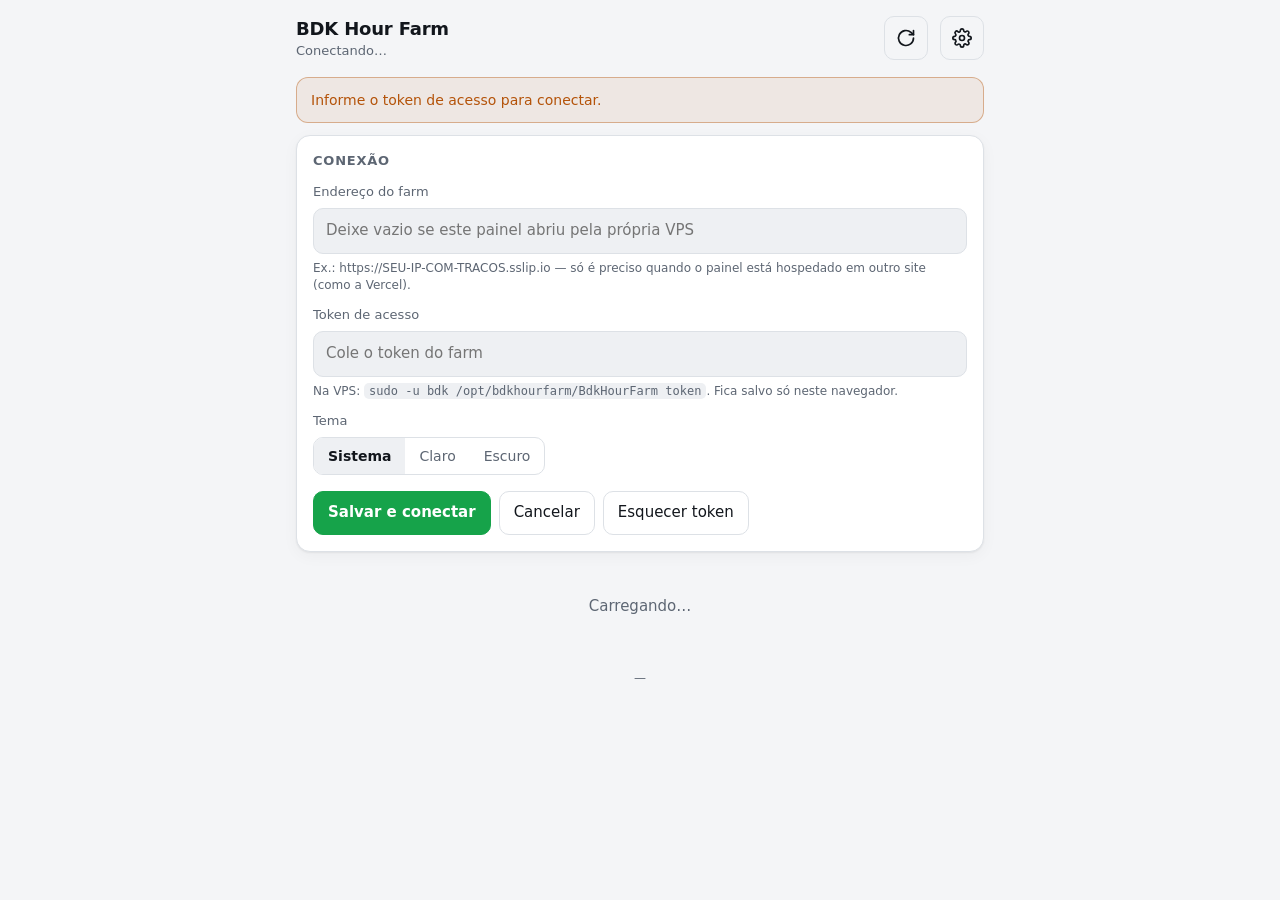
==== commit befb9a2f: "Status da Steam, Ajustes, widget, notificações, Discord e site novo" ====
--- a/server/Web/index.html
+++ b/server/Web/index.html
@@ -117,12 +117,10 @@
   .game .hours strong { display: block; font-size: 15px; }
   .game .hours span { color: var(--muted); font-size: 12px; }
 
-  /* ---------- segmentado (7/30 dias) ---------- */
   .seg { display: inline-flex; border: 1px solid var(--border); border-radius: 10px; overflow: hidden; background: var(--surface); }
   .seg button { border: 0; border-radius: 0; min-height: 36px; padding: 6px 14px; font-size: 14px; background: transparent; color: var(--muted); }
   .seg button[aria-pressed="true"] { background: var(--surface-2); color: var(--text); font-weight: 600; }
 
-  /* ---------- histórico e gráficos ---------- */
   .hist-summary { display: grid; grid-template-columns: repeat(3, minmax(0, 1fr)); gap: 12px; margin-bottom: 16px; }
   .hist-summary .label { color: var(--muted); font-size: 12px; }
   .hist-summary .value { font-size: 18px; font-weight: 600; }
@@ -161,7 +159,6 @@
   }
   #tip .strong { font-weight: 600; }
 
-  /* ---------- log ---------- */
   details.logs { margin-top: 20px; }
   details.logs summary { cursor: pointer; color: var(--muted); font-size: 13px; text-transform: uppercase; letter-spacing: .06em; font-weight: 600; padding: 8px 4px; list-style: none; }
   details.logs summary::-webkit-details-marker { display: none; }
@@ -179,7 +176,6 @@
 
   footer { color: var(--muted); font-size: 12px; text-align: center; margin: 20px 0 8px; }
 
-  /* ---------- formulários ---------- */
   .form label { display: block; font-size: 13px; color: var(--muted); margin: 12px 0 6px; }
   .form input[type="text"], .form input[type="password"], .form input[type="url"], .form input[type="search"], .form input[type="number"] {
     width: 100%; font: inherit; color: var(--text); background: var(--surface-2);
@@ -192,7 +188,6 @@
   a { color: var(--info); }
   code { font: 12px ui-monospace, SFMono-Regular, Menlo, Consolas, monospace; background: var(--surface-2); padding: 1px 5px; border-radius: 5px; }
 
-  /* ---------- tela "Escolher jogos" ---------- */
   dialog {
     width: min(640px, calc(100vw - 24px)); max-height: calc(100dvh - 24px); padding: 0;
     border: 1px solid var(--border); border-radius: 16px; background: var(--surface); color: var(--text);
@@ -225,6 +220,38 @@
   .win input[type="time"] { font: inherit; color: var(--text); background: var(--surface); border: 1px solid var(--border); border-radius: 10px; padding: 8px 10px; min-height: 40px; }
   .win .times .grow { flex: 1; }
 
+  .ach-search { margin-top: 12px; }
+  .ach-results { list-style: none; margin: 8px 0 0; padding: 0; }
+  .ach-results li { border-bottom: 1px solid var(--border); }
+  .ach-results button { width: 100%; text-align: left; border: 0; background: transparent; min-height: 44px; padding: 8px 2px; font-size: 15px; display: flex; justify-content: space-between; gap: 8px; }
+  .ach-results .meta { color: var(--muted); font-size: 12px; flex: none; }
+  .pbar { height: 8px; border-radius: 4px; background: var(--surface-2); overflow: hidden; margin: 8px 0 12px; }
+  .pbar i { display: block; height: 100%; background: var(--accent); }
+  .ach-tools { display: flex; align-items: center; justify-content: space-between; gap: 8px; flex-wrap: wrap; }
+  .ach-item { display: flex; gap: 12px; padding: 12px 0; border-bottom: 1px solid var(--border); }
+  .ach-icon { width: 52px; height: 52px; border-radius: 8px; background: var(--surface-2); flex: none; overflow: hidden; }
+  .ach-icon img { width: 100%; height: 100%; object-fit: cover; display: block; }
+  .ach-item.locked .ach-icon img { opacity: .75; }
+  .ach-main { flex: 1; min-width: 0; }
+  .ach-name { font-weight: 600; }
+  .ach-desc { color: var(--muted); font-size: 13px; margin-top: 2px; }
+  .ach-meta { color: var(--muted); font-size: 12px; margin-top: 4px; }
+  .ach-meta .done { color: var(--accent); font-weight: 600; }
+  .ach-ai { margin-top: 8px; }
+  .ach-ask { display: flex; gap: 8px; margin-top: 8px; }
+  .ach-ask input { flex: 1; min-width: 0; font: inherit; color: var(--text); background: var(--surface-2); border: 1px solid var(--border); border-radius: 10px; padding: 8px 10px; min-height: 40px; }
+  .ach-answer { white-space: pre-wrap; background: var(--surface-2); border-radius: 10px; padding: 10px 12px; font-size: 14px; margin-top: 8px; }
+  .ach-answer.err { color: var(--danger); }
+
+  .seg.wrap { flex-wrap: wrap; }
+  .persona { display: flex; align-items: center; justify-content: space-between; gap: 12px; flex-wrap: wrap; }
+  .persona .hint { margin: 0; }
+  .checks label { display: flex; gap: 10px; align-items: center; color: var(--text); margin: 8px 0 0; font-size: 15px; }
+  .checks input[type="checkbox"] { width: 20px; height: 20px; flex: none; accent-color: var(--accent); }
+  .form select { font: inherit; color: var(--text); background: var(--surface-2); border: 1px solid var(--border); border-radius: 10px; padding: 8px 10px; min-height: 44px; width: 100%; }
+  .grid2 { display: grid; grid-template-columns: 1fr 1fr; gap: 0 12px; }
+  @media (max-width: 480px) { .grid2 { grid-template-columns: 1fr; } }
+
   .hidden { display: none !important; }
   .skeleton { color: var(--muted); text-align: center; padding: 32px 0; }
 </style>
@@ -254,6 +281,12 @@
     <label for="in-token">Token de acesso</label>
     <input id="in-token" type="password" autocomplete="off" autocapitalize="off" spellcheck="false" placeholder="Cole o token do farm">
     <div class="hint">Na VPS: <code>sudo -u bdk /opt/bdkhourfarm/BdkHourFarm token</code>. Fica salvo só neste navegador.</div>
+    <label>Tema</label>
+    <div class="seg" role="group" aria-label="Tema" id="theme-seg">
+      <button data-theme-opt="">Sistema</button>
+      <button data-theme-opt="light">Claro</button>
+      <button data-theme-opt="dark">Escuro</button>
+    </div>
     <div class="row">
       <button class="primary" id="btn-save">Salvar e conectar</button>
       <button id="btn-cancel">Cancelar</button>
@@ -274,6 +307,20 @@
         <button id="btn-toggle" disabled>—</button>
       </section>
 
+      <section class="card form persona" id="persona-card">
+        <div>
+          <h2 style="margin:0">Status na Steam</h2>
+          <div class="hint" id="persona-hint">As horas contam em qualquer status. Invisível e Offline escondem você dos amigos.</div>
+        </div>
+        <div class="seg wrap" role="group" aria-label="Status na Steam" id="persona-seg">
+          <button data-persona="Online">Online</button>
+          <button data-persona="Away">Ausente</button>
+          <button data-persona="Busy">Ocupado</button>
+          <button data-persona="Invisible">Invisível</button>
+          <button data-persona="Offline">Offline</button>
+        </div>
+      </section>
+
       <section id="lock" class="card form hidden">
         <h2>Farm bloqueado</h2>
         <p style="margin:8px 0 0">A sessão da conta está protegida por senha. Digite a senha de proteção para o farm começar. Ela não fica gravada no servidor.</p>
@@ -297,6 +344,30 @@
         <button class="small" id="btn-edit-games">Escolher jogos</button>
       </div>
       <ul class="games" id="games"></ul>
+
+      <div class="section-head"><h2>Conquistas</h2></div>
+      <section class="card form" id="ach-card">
+        <ul class="games" id="ach-games"></ul>
+        <div class="ach-search">
+          <label for="ach-q">Outro jogo da biblioteca</label>
+          <input id="ach-q" type="search" autocomplete="off" spellcheck="false" placeholder="Buscar pelo nome…">
+          <ul class="ach-results" id="ach-results"></ul>
+        </div>
+        <div class="hint">Mostra o que você já desbloqueou e o que falta, com a raridade de cada conquista. Precisa da chave da Web API da Steam e dos detalhes de jogos do perfil como Público.</div>
+      </section>
+
+      <section class="card form" id="aicard">
+        <h2>Ajuda da IA</h2>
+        <div id="ai-state" class="hint" style="margin:0 0 4px">Carregando…</div>
+        <label for="ai-key">Chave da API da Anthropic</label>
+        <input id="ai-key" type="password" autocomplete="off" autocapitalize="off" spellcheck="false" placeholder="sk-ant-…">
+        <div class="hint">Crie em console.anthropic.com. Fica guardada criptografada na VPS e cada pergunta custa centavos. Só o nome do jogo, o texto da conquista e a sua pergunta são enviados (nunca sua conta ou token). A IA pode errar: confira em guias quando for importante.</div>
+        <div class="row">
+          <button class="primary" id="ai-save">Salvar</button>
+          <button class="ghost" id="ai-remove">Remover</button>
+        </div>
+        <div class="msg" id="ai-msg" role="status"></div>
+      </section>
 
       <div class="section-head">
         <h2>Histórico</h2>
@@ -349,10 +420,52 @@
         <div id="notify-state" class="hint" style="margin:0 0 4px">Carregando…</div>
         <label for="in-hook">Webhook do Discord</label>
         <input id="in-hook" type="password" autocomplete="off" autocapitalize="off" spellcheck="false" placeholder="https://discord.com/api/webhooks/…">
-        <div class="hint">No Discord: Configurações do servidor › Integrações › Webhooks › Novo webhook › Copiar URL. Fica guardado criptografado na VPS. Você recebe aviso quando o farm inicia, cai por mais de 3 min, volta, fica bloqueado, para, ou o login está perto de vencer.</div>
-        <label style="display:flex;gap:10px;align-items:center;color:var(--text);margin-top:14px"><input type="checkbox" id="ev-painel" style="width:20px;height:20px;accent-color:var(--accent)"> Avisar quando eu pausar ou retomar pelo painel/app</label>
-        <label style="display:flex;gap:10px;align-items:center;color:var(--text);margin-top:8px"><input type="checkbox" id="ev-outro_pc" style="width:20px;height:20px;accent-color:var(--accent)"> Avisar quando pausar/voltar por jogar em outro PC</label>
-        <label style="display:flex;gap:10px;align-items:center;color:var(--text);margin-top:8px"><input type="checkbox" id="ev-agenda" style="width:20px;height:20px;accent-color:var(--accent)"> Avisar quando a agenda pausar ou retomar</label>
+        <div class="hint">No Discord: Configurações do servidor › Integrações › Webhooks › Novo webhook › Copiar URL. Fica guardado criptografado na VPS. Escolha abaixo o que deve ser avisado.</div>
+        <label>O que avisar</label>
+        <div class="checks">
+          <label><input type="checkbox" id="ev-inicio"> Farm iniciou ou está parando (reinício, atualização)</label>
+          <label><input type="checkbox" id="ev-conexao"> Conexão com a Steam caiu por mais de 3 min e quando voltou</label>
+          <label><input type="checkbox" id="ev-painel"> Pausei ou retomei pelo painel/app</label>
+          <label><input type="checkbox" id="ev-outro_pc"> Pausou/voltou por eu jogar em outro PC</label>
+          <label><input type="checkbox" id="ev-agenda"> A agenda pausou ou retomou</label>
+          <label><input type="checkbox" id="ev-login"> Login perto de vencer, renovado ou farm bloqueado</label>
+          <label><input type="checkbox" id="ev-seguranca"> Segurança: tokens inválidos no painel, token trocado</label>
+          <label><input type="checkbox" id="ev-status"> Troquei o status da Steam (Online/Offline…)</label>
+        </div>
+        <div class="hint">“Login recusado” (farm parado) é sempre avisado.</div>
+
+        <div class="grid2">
+          <div>
+            <label for="dc-name">Nome do bot</label>
+            <input id="dc-name" type="text" maxlength="32" autocomplete="off" placeholder="BDK Hour Farm">
+          </div>
+          <div>
+            <label for="dc-summary">Resumo diário</label>
+            <select id="dc-summary"></select>
+          </div>
+          <div>
+            <label for="dc-mmode">Mencionar no Discord</label>
+            <select id="dc-mmode">
+              <option value="off">Nunca</option>
+              <option value="critical">Só nos avisos vermelhos</option>
+              <option value="all">Em todos os avisos</option>
+            </select>
+          </div>
+          <div>
+            <label for="dc-mtype">Quem mencionar</label>
+            <select id="dc-mtype">
+              <option value="user">Um usuário</option>
+              <option value="role">Um cargo</option>
+            </select>
+          </div>
+        </div>
+        <label for="dc-mid">ID do usuário ou cargo</label>
+        <input id="dc-mid" type="text" inputmode="numeric" autocomplete="off" placeholder="Ex.: 123456789012345678">
+        <div class="hint">No Discord: Configurações › Avançado › Modo desenvolvedor. Depois clique com o botão direito no seu nome (ou no cargo) › Copiar ID. O resumo usa o fuso da agenda.</div>
+        <div class="row">
+          <button id="dc-save">Salvar opções</button>
+          <button id="dc-summary-now">Enviar resumo agora</button>
+        </div>
         <div class="row">
           <button class="primary" id="btn-hook-save">Salvar</button>
           <button id="btn-hook-test">Enviar teste</button>
@@ -361,13 +474,48 @@
         <div class="msg" id="hook-msg" role="status"></div>
       </section>
 
+      <div class="section-head"><h2>Segurança do painel</h2></div>
+      <section class="card form" id="tokencard">
+        <div class="hint" style="margin:0 0 4px">Se o token vazou (link compartilhado sem querer, celular perdido), gere outro: o antigo para de valer na hora. Esta aba passa a usar o novo; nos outros aparelhos e no app, cole o novo token.</div>
+        <div class="row"><button id="tk-rotate">Gerar novo token</button></div>
+        <div id="tk-out" class="hidden">
+          <label for="tk-new">Novo token</label>
+          <input id="tk-new" type="text" readonly>
+          <div class="row"><button id="tk-copy">Copiar</button></div>
+        </div>
+        <div class="msg" id="tk-msg" role="status"></div>
+      </section>
+
+      <div class="section-head"><h2>Login da Steam</h2></div>
+      <section class="card form" id="relogin">
+        <div id="rl-state" class="hint" style="margin:0 0 4px">Carregando…</div>
+        <div id="rl-form">
+          <label for="rl-pass">Senha da Steam</label>
+          <input id="rl-pass" type="password" autocomplete="off" autocapitalize="off" spellcheck="false" placeholder="Senha da conta que está farmando">
+          <div id="rl-pp-box" class="hidden">
+            <label for="rl-pp">Senha de desbloqueio do farm</label>
+            <input id="rl-pp" type="password" autocomplete="off" autocapitalize="off" spellcheck="false" placeholder="A senha que você usa para desbloquear">
+          </div>
+          <div class="hint">Renove antes de o login vencer (veja “Login vence em”). A senha viaja só até a sua VPS (HTTPS), é usada uma vez e nunca é gravada. Depois, a Steam pede o código do Steam Guard.</div>
+          <div class="row"><button class="primary" id="rl-start">Renovar login</button></div>
+        </div>
+        <div id="rl-code-box" class="hidden">
+          <label for="rl-code" id="rl-code-label">Código do Steam Guard</label>
+          <input id="rl-code" maxlength="12" autocomplete="one-time-code" autocapitalize="characters" spellcheck="false" placeholder="Código">
+          <div class="row"><button class="primary" id="rl-send">Enviar código</button></div>
+        </div>
+        <div class="row"><button class="ghost hidden" id="rl-cancel">Cancelar</button></div>
+        <div class="msg" id="rl-msg" role="status"></div>
+      </section>
+
       <div class="section-head"><h2>Backup cifrado</h2></div>
       <section class="card form" id="backup">
         <div id="bk-state" class="hint" style="margin:0 0 4px">Carregando…</div>
-        <div class="hint">Um backup por dia (os 7 últimos ficam na VPS), cifrado com a sua chave pública: só o seu PC, com a chave privada, consegue abrir. Para ligar, coloque o arquivo <code>backup-public.pem</code> na pasta <code>data/</code> da VPS e reinicie o serviço. Por segurança, a chave não pode ser trocada por aqui.</div>
+        <div class="hint">Um backup por dia (os de mais de 7 dias são apagados da VPS), cifrado com a sua chave pública: só o seu PC, com a chave privada, consegue abrir. Para ligar, coloque o arquivo <code>backup-public.pem</code> na pasta <code>data/</code> da VPS e reinicie o serviço. Por segurança, a chave não pode ser trocada por aqui.</div>
         <div class="row">
           <button class="primary" id="bk-run">Fazer backup agora</button>
           <button id="bk-download">Baixar o último</button>
+          <button class="ghost" id="bk-prune">Apagar os antigos</button>
         </div>
         <div class="msg" id="bk-msg" role="status"></div>
       </section>
@@ -395,6 +543,18 @@
   </div>
 </dialog>
 
+<dialog id="dlg-ach" aria-labelledby="ach-title">
+  <div class="dlg-head">
+    <h3 id="ach-title">Conquistas</h3>
+    <span class="counter num" id="ach-count"></span>
+  </div>
+  <div class="dlg-body" id="ach-body"></div>
+  <div class="dlg-foot">
+    <button class="ghost" id="ach-refresh">Atualizar</button>
+    <button class="primary" id="ach-close">Fechar</button>
+  </div>
+</dialog>
+
 <div id="tip" role="tooltip" class="hidden"></div>
 
 <script>
@@ -405,7 +565,6 @@
   const MAX_GAMES = 32;
   const $ = (id) => document.getElementById(id);
 
-  // ---------- armazenamento local (pode falhar em aba anônima) ----------
   const store = {
     get(k) { try { return localStorage.getItem(k) || ""; } catch { return ""; } },
     set(k, v) { try { v ? localStorage.setItem(k, v) : localStorage.removeItem(k); } catch {} },
@@ -415,7 +574,6 @@
   let token = store.get("bdk.token");
   let histDays = store.get("bdk.days") === "30" ? 30 : 7;
 
-  // Link de acesso: https://.../#token=XXX (e opcionalmente &api=https://...)
   if (location.hash.length > 1) {
     const params = new URLSearchParams(location.hash.slice(1));
     if (params.get("token")) { token = params.get("token"); store.set("bdk.token", token); }
@@ -424,13 +582,12 @@
   }
 
   let timer = null;
-  let last = null;          // último /api/status
-  let hist = null;          // último /api/history
+  let last = null;
+  let hist = null;
   let busy = false;
   let sessionsShown = 8;
   let showTable = false;
 
-  // ---------- formatação ----------
   function fmtDuration(totalSeconds) {
     if (totalSeconds == null) return "—";
     const s = Math.max(0, Math.floor(totalSeconds));
@@ -451,7 +608,6 @@
   const fmtDM = (d) => d.toLocaleDateString("pt-BR", { day: "2-digit", month: "2-digit" });
   const fmtTime = (d) => d.toLocaleTimeString("pt-BR", { hour: "2-digit", minute: "2-digit" });
 
-  // ---------- rede ----------
   async function api(path, options = {}) {
     const res = await fetch(apiBase + path, {
       ...options,
@@ -490,6 +646,8 @@
       loadHistory();
       loadNotify();
       loadBackup();
+      loadAi();
+      if (!rlTimer) loadRelogin();
       loadSchedule(false);
       if ($("logs").open) loadLogs();
     } catch (err) {
@@ -524,7 +682,6 @@
     }
   }
 
-  // ---------- tela principal ----------
   function render(d) {
     $("skeleton").classList.add("hidden");
     $("content").classList.remove("hidden");
@@ -550,6 +707,8 @@
     toggle.textContent = d.manualPause ? "Retomar" : "Pausar";
     toggle.className = d.manualPause ? "primary" : "";
 
+    renderPersona(d.persona);
+
     $("s-uptime").textContent = fmtDuration(d.uptimeSeconds);
     $("s-total").textContent = fmtHours(d.totalFarmedSeconds);
     $("s-games").textContent = d.games.length;
@@ -566,6 +725,7 @@
     }
 
     renderGames(d);
+    renderAchGames(d);
   }
 
   function coverImg(appId) {
@@ -615,9 +775,6 @@
     list.replaceChildren(frag);
   }
 
-  // ======================================================================
-  //  HISTÓRICO E GRÁFICOS
-  // ======================================================================
   const SVG_NS = "http://www.w3.org/2000/svg";
   function svgEl(tag, attrs = {}, text) {
     const el = document.createElementNS(SVG_NS, tag);
@@ -646,7 +803,6 @@
   }
   const nextDay = (d) => new Date(d.getFullYear(), d.getMonth(), d.getDate() + 1);
 
-  /** Para cada dia local, soma o tempo farmando e guarda os blocos (para a linha do tempo). */
   function aggregate(sessions, n, nowSec) {
     return dayStarts(n).map((d0) => {
       const a = d0.getTime() / 1000, b = nextDay(d0).getTime() / 1000;
@@ -679,7 +835,6 @@
     const nowSec = Date.now() / 1000;
     const days = aggregate(hist.sessions, histDays, nowSec);
 
-    // ---- resumo do período
     const secs = days.reduce((t, d) => t + d.secs, 0);
     const gameSecs = days.reduce((t, d) => t + d.gameSecs, 0);
     const since = days[0].a;
@@ -705,7 +860,6 @@
     renderSessions(nowSec);
   }
 
-  // ---- gráfico de colunas: tempo farmando por dia
   function renderDaysChart(days) {
     const host = $("chart-days");
     host.replaceChildren();
@@ -745,7 +899,6 @@
 
       if (h > 0.5) {
         const r = Math.min(4, h, barW / 2);
-        // coluna: ponta de cima arredondada (4px), base reta no eixo
         svg.append(svgEl("path", {
           class: "bar",
           d: `M${x},${yTop + h} L${x},${yTop + r} Q${x},${yTop} ${x + r},${yTop} L${x + barW - r},${yTop} Q${x + barW},${yTop} ${x + barW},${yTop + r} L${x + barW},${yTop + h} Z`,
@@ -808,7 +961,6 @@
     host.append(table);
   }
 
-  // ---- linha do tempo (7 dias x 24 h)
   function renderTimeline(days) {
     const host = $("chart-timeline");
     host.replaceChildren();
@@ -866,12 +1018,11 @@
     host.append(svg);
   }
 
-  // ---- lista de sessões
   function renderSessions(nowSec) {
     const list = $("sessions");
     list.replaceChildren();
 
-    const items = [...hist.sessions].reverse(); // mais recente primeiro
+    const items = [...hist.sessions].reverse();
 
     if (!items.length) {
       const li = document.createElement("li");
@@ -921,7 +1072,6 @@
     $("btn-more").classList.toggle("hidden", items.length <= sessionsShown);
   }
 
-  // ---------- dicas (tooltip) ----------
   const tip = $("tip");
   function showTip(lines, x, y) {
     if (!lines) { hideTip(); return; }
@@ -960,9 +1110,42 @@
   document.addEventListener("focusout", hideTip);
   window.addEventListener("scroll", hideTip, { passive: true });
 
-  // ======================================================================
-  //  AÇÕES
-  // ======================================================================
+  let personaBusy = false;
+
+  function renderPersona(current) {
+    for (const b of $("persona-seg").querySelectorAll("button")) {
+      b.setAttribute("aria-pressed", String(b.dataset.persona === current));
+      b.disabled = personaBusy;
+    }
+  }
+
+  for (const b of $("persona-seg").querySelectorAll("button")) {
+    b.onclick = async () => {
+      if (personaBusy || !last || last.persona === b.dataset.persona) return;
+      personaBusy = true;
+      renderPersona(last.persona);
+      try {
+        last = await post("/api/persona", { state: b.dataset.persona });
+      } catch (err) {
+        showBanner(err.message);
+      } finally {
+        personaBusy = false;
+        if (last) render(last);
+      }
+    };
+  }
+
+  function applyTheme(t) {
+    if (t) document.documentElement.setAttribute("data-theme", t);
+    else document.documentElement.removeAttribute("data-theme");
+    for (const b of $("theme-seg").querySelectorAll("button"))
+      b.setAttribute("aria-pressed", String(b.dataset.themeOpt === t));
+  }
+  applyTheme(store.get("bdk.theme"));
+  for (const b of $("theme-seg").querySelectorAll("button")) {
+    b.onclick = () => { store.set("bdk.theme", b.dataset.themeOpt); applyTheme(b.dataset.themeOpt); };
+  }
+
   async function toggleFarm() {
     if (!last || busy) return;
     busy = true;
@@ -971,7 +1154,7 @@
       const data = await api(last.manualPause ? "/api/resume" : "/api/pause", { method: "POST" });
       last = data;
       render(data);
-      setTimeout(refresh, 3000); // a retomada leva ~2 s para começar
+      setTimeout(refresh, 3000);
     } catch (err) {
       showBanner(err.message);
     } finally {
@@ -998,7 +1181,6 @@
     }
   }
 
-  // ---------- configurações ----------
   function openSettings() {
     $("in-api").value = apiBase;
     $("in-token").value = token;
@@ -1027,7 +1209,6 @@
   };
   $("logs").addEventListener("toggle", () => { if ($("logs").open) loadLogs(); });
 
-  // ---------- histórico: controles ----------
   function setDays(n) {
     histDays = n;
     store.set("bdk.days", String(n));
@@ -1054,13 +1235,10 @@
     if (w !== lastWidth) { lastWidth = w; renderHistory(); }
   }).observe($("hist"));
 
-  // ======================================================================
-  //  ESCOLHER JOGOS
-  // ======================================================================
   const dlg = $("dlg-games");
-  let lib = null;               // /api/library
-  let picked = new Set();       // AppIDs marcados
-  let extraNames = new Map();   // nomes de jogos que não estão na biblioteca
+  let lib = null;
+  let picked = new Set();
+  let extraNames = new Map();
   let query = "";
 
   function setDlgMsg(text) { $("dlg-msg").textContent = text || ""; }
@@ -1095,7 +1273,6 @@
     const body = $("dlg-body");
     body.replaceChildren();
 
-    // 1) chave da Steam
     if (!lib.configured || (lib.error && !lib.available)) {
       const note = document.createElement("div");
       note.className = "note";
@@ -1152,7 +1329,6 @@
       body.append(label, input, row);
     }
 
-    // 2) busca + lista
     if (lib.available) {
       const search = document.createElement("input");
       search.type = "search";
@@ -1169,7 +1345,6 @@
     body.append(ul);
     renderList();
 
-    // 3) adicionar por AppID
     const manual = document.createElement("div");
     manual.className = "manual";
     const idInput = document.createElement("input");
@@ -1208,7 +1383,6 @@
     const known = new Map();
     for (const g of (lib && lib.games) || []) known.set(g.appId, g);
 
-    // jogos marcados que não estão na biblioteca (adicionados por AppID)
     const items = [...((lib && lib.games) || [])];
     for (const id of picked) {
       if (!known.has(id)) items.push({ appId: id, name: extraNames.get(id) || `AppID ${id}`, minutes: null });
@@ -1294,12 +1468,9 @@
   $("dlg-save").onclick = saveGames;
   dlg.addEventListener("click", (e) => { if (e.target === dlg) dlg.close(); });
 
-  // ======================================================================
-  //  AGENDA
-  // ======================================================================
   const DAY_LABELS = ["S", "T", "Q", "Q", "S", "S", "D"];
   const DAY_NAMES = ["Segunda", "Terça", "Quarta", "Quinta", "Sexta", "Sábado", "Domingo"];
-  let sched = null;          // { enabled, timeZone, windows, active, nextChange }
+  let sched = null;
   let schedDirty = false;
 
   function setSchMsg(text, ok) {
@@ -1390,7 +1561,7 @@
       sched = { ...d, windows: (d.windows || []).map((w) => ({ days: [...w.days], start: w.start, end: w.end })) };
       schedDirty = false;
       renderSchedule();
-    } catch { /* tenta de novo no próximo ciclo */ }
+    } catch { }
   }
 
   $("sch-enabled").onchange = () => { if (sched) { sched.enabled = $("sch-enabled").checked; schedDirty = true; } };
@@ -1422,9 +1593,6 @@
     $("sch-save").disabled = false;
   };
 
-  // ======================================================================
-  //  AVISOS NO DISCORD
-  // ======================================================================
   let notifyLoaded = false;
 
   function setHookMsg(text, ok) {
@@ -1433,13 +1601,63 @@
     el.style.color = ok ? "var(--accent)" : "var(--danger)";
   }
 
+  const EVENT_KEYS = ["inicio", "conexao", "painel", "outro_pc", "agenda", "login", "seguranca", "status"];
+
   function renderEvents(events) {
-    for (const key of ["painel", "outro_pc", "agenda"]) {
+    for (const key of EVENT_KEYS) {
       const box = $("ev-" + key);
-      if (box && events) box.checked = events[key] !== false;
-    }
-  }
-  for (const key of ["painel", "outro_pc", "agenda"]) {
+      if (box && events) box.checked = events[key] === true;
+    }
+  }
+
+  {
+    const sel = $("dc-summary");
+    const off = document.createElement("option");
+    off.value = "-1";
+    off.textContent = "Desligado";
+    sel.append(off);
+    for (let h = 0; h < 24; h++) {
+      const o = document.createElement("option");
+      o.value = String(h);
+      o.textContent = "Todo dia às " + String(h).padStart(2, "0") + ":00";
+      sel.append(o);
+    }
+  }
+
+  function renderOptions(o) {
+    if (!o) return;
+    $("dc-name").value = o.username || "";
+    $("dc-summary").value = String(o.summaryHour ?? -1);
+    $("dc-mmode").value = o.mentionMode || "off";
+    $("dc-mtype").value = o.mentionType || "user";
+    $("dc-mid").value = o.mentionId || "";
+  }
+
+  $("dc-save").onclick = async () => {
+    $("dc-save").disabled = true;
+    try {
+      const d = await post("/api/notify/options", {
+        username: $("dc-name").value.trim(),
+        summaryHour: Number($("dc-summary").value),
+        mentionMode: $("dc-mmode").value,
+        mentionType: $("dc-mtype").value,
+        mentionId: $("dc-mid").value.trim(),
+      });
+      renderOptions(d.options);
+      setHookMsg("Opções salvas.", true);
+    } catch (err) { setHookMsg(err.message); }
+    $("dc-save").disabled = false;
+  };
+
+  $("dc-summary-now").onclick = async () => {
+    $("dc-summary-now").disabled = true;
+    setHookMsg("Enviando…", true);
+    try { await post("/api/notify/summary"); setHookMsg("Resumo enviado.", true); }
+    catch (err) { setHookMsg(err.message); }
+    $("dc-summary-now").disabled = false;
+  };
+
+  for (const key of EVENT_KEYS) {
     $("ev-" + key).onchange = async (e) => {
       try { renderEvents((await post("/api/notify/events", { key, enabled: e.target.checked })).events); setHookMsg("Preferência salva.", true); }
       catch (err) { setHookMsg(err.message); }
@@ -1450,6 +1668,7 @@
     $("notify-state").textContent = configured ? "Avisos ligados." : "Avisos desligados. Cole um webhook para ligar.";
     $("btn-hook-test").disabled = !configured;
     $("btn-hook-remove").disabled = !configured;
+    $("dc-summary-now").disabled = !configured;
   }
 
   async function loadNotify() {
@@ -1459,7 +1678,8 @@
       notifyLoaded = true;
       renderNotify(d.configured);
       renderEvents(d.events);
-    } catch { /* tenta de novo no próximo ciclo */ }
+      renderOptions(d.options);
+    } catch { }
   }
 
   $("btn-hook-save").onclick = async () => {
@@ -1486,9 +1706,378 @@
     catch (err) { setHookMsg(err.message); }
   };
 
-  // ======================================================================
-  //  BACKUP CIFRADO
-  // ======================================================================
+  const achDlg = $("dlg-ach");
+  let achAppId = 0;
+  let achData = null;
+  let achFilter = "missing";
+  let aiOn = false;
+  let aiLoaded = false;
+  let libGames = null;
+
+  function renderAchGames(d) {
+    const frag = document.createDocumentFragment();
+    for (const g of d.games) {
+      const li = document.createElement("li");
+      li.className = "game";
+      const cover = document.createElement("div");
+      cover.className = "cover";
+      cover.append(coverImg(g.appId));
+      const info = document.createElement("div");
+      info.className = "info";
+      const name = document.createElement("div");
+      name.className = "name";
+      name.textContent = g.name;
+      info.append(name);
+      const btn = document.createElement("button");
+      btn.className = "small";
+      btn.textContent = "Ver";
+      btn.onclick = () => openAchievements(g.appId);
+      li.append(cover, info, btn);
+      frag.append(li);
+    }
+    $("ach-games").replaceChildren(frag);
+  }
+
+  async function openAchievements(appId, refresh) {
+    achAppId = appId;
+    if (!achDlg.open) achDlg.showModal();
+    $("ach-title").textContent = "Conquistas";
+    $("ach-count").textContent = "";
+    $("ach-body").replaceChildren(Object.assign(document.createElement("div"), { className: "skeleton", textContent: "Carregando…" }));
+    try {
+      achData = await api("/api/achievements?appId=" + appId + (refresh ? "&refresh=true" : ""));
+      renderAchievements();
+    } catch (err) {
+      $("ach-body").replaceChildren(Object.assign(document.createElement("div"), { className: "note", textContent: err.message }));
+    }
+  }
+
+  function rarityLabel(p) {
+    if (p == null) return "";
+    const text = p.toLocaleString("pt-BR", { maximumFractionDigits: 1 }) + "% dos jogadores";
+    if (p < 5) return "Raríssima · " + text;
+    if (p < 15) return "Rara · " + text;
+    return text;
+  }
+
+  function renderAchievements() {
+    const d = achData;
+    const body = $("ach-body");
+    $("ach-title").textContent = d.name;
+    $("ach-count").textContent = d.total ? d.unlocked + "/" + d.total : "";
+
+    const frag = document.createDocumentFragment();
+
+    if (d.error) {
+      const note = document.createElement("div");
+      note.className = "note";
+      note.textContent = d.error;
+      frag.append(note);
+      body.replaceChildren(frag);
+      return;
+    }
+
+    const bar = document.createElement("div");
+    bar.className = "pbar";
+    const fill = document.createElement("i");
+    fill.style.width = Math.round((d.unlocked / d.total) * 100) + "%";
+    bar.append(fill);
+    frag.append(bar);
+
+    const tools = document.createElement("div");
+    tools.className = "ach-tools";
+    const seg = document.createElement("div");
+    seg.className = "seg";
+    seg.setAttribute("role", "group");
+    for (const [key, label] of [["missing", "Faltam"], ["done", "Desbloqueadas"], ["all", "Todas"]]) {
+      const b = document.createElement("button");
+      b.textContent = label;
+      b.setAttribute("aria-pressed", String(achFilter === key));
+      b.onclick = () => { achFilter = key; renderAchievements(); };
+      seg.append(b);
+    }
+    tools.append(seg);
+    frag.append(tools);
+
+    if (!aiOn) {
+      const hint = document.createElement("div");
+      hint.className = "hint";
+      hint.style.marginTop = "8px";
+      hint.textContent = "Quer dicas de como conseguir cada conquista? Ative a ajuda da IA na tela principal.";
+      frag.append(hint);
+    }
+
+    let items = d.items.filter((i) => achFilter === "all" || (achFilter === "done") === i.achieved);
+    if (achFilter === "done") items.sort((a, b) => b.unlockTime - a.unlockTime);
+    else items.sort((a, b) => (b.percent ?? -1) - (a.percent ?? -1));
+
+    if (!items.length) {
+      const note = document.createElement("div");
+      note.className = "note";
+      note.style.marginTop = "12px";
+      note.textContent = achFilter === "done" ? "Nenhuma conquista desbloqueada ainda." : "Nada faltando. Parabéns!";
+      frag.append(note);
+    }
+
+    for (const item of items) frag.append(achRow(item));
+    body.replaceChildren(frag);
+  }
+
+  function achRow(item) {
+    const row = document.createElement("div");
+    row.className = "ach-item" + (item.achieved ? "" : " locked");
+
+    const icon = document.createElement("div");
+    icon.className = "ach-icon";
+    const src = item.achieved ? item.icon : (item.iconGray || item.icon);
+    if (src) {
+      const img = document.createElement("img");
+      img.loading = "lazy";
+      img.alt = "";
+      img.referrerPolicy = "no-referrer";
+      img.src = src;
+      icon.append(img);
+    }
+
+    const main = document.createElement("div");
+    main.className = "ach-main";
+    const name = document.createElement("div");
+    name.className = "ach-name";
+    name.textContent = item.name;
+    const desc = document.createElement("div");
+    desc.className = "ach-desc";
+    desc.textContent = item.description || (item.hidden && !item.achieved ? "Conquista oculta" : "");
+    const meta = document.createElement("div");
+    meta.className = "ach-meta num";
+    if (item.achieved) {
+      const done = document.createElement("span");
+      done.className = "done";
+      done.textContent = "Desbloqueada" + (item.unlockTime ? " em " + new Date(item.unlockTime * 1000).toLocaleDateString("pt-BR") : "");
+      meta.append(done);
+      const extra = rarityLabel(item.percent);
+      if (extra) meta.append(" · " + extra);
+    } else {
+      meta.textContent = rarityLabel(item.percent);
+    }
+    main.append(name, desc, meta);
+
+    if (aiOn) {
+      const ai = document.createElement("div");
+      ai.className = "ach-ai";
+      const open = document.createElement("button");
+      open.className = "small";
+      open.textContent = item.achieved ? "Perguntar à IA" : "Como conseguir?";
+      const box = document.createElement("div");
+      box.className = "hidden";
+      const ask = document.createElement("div");
+      ask.className = "ach-ask";
+      const input = document.createElement("input");
+      input.type = "text";
+      input.maxLength = 300;
+      input.placeholder = "Pergunta (opcional)";
+      const send = document.createElement("button");
+      send.className = "primary small";
+      send.textContent = "Perguntar";
+      ask.append(input, send);
+      const answer = document.createElement("div");
+      answer.className = "ach-answer hidden";
+      box.append(ask, answer);
+
+      const run = async () => {
+        send.disabled = true;
+        answer.className = "ach-answer";
+        answer.textContent = "Pensando…";
+        try {
+          const r = await post("/api/ai/ask", { appId: achAppId, achievementId: item.id, question: input.value.trim() });
+          answer.textContent = r.answer;
+        } catch (err) {
+          answer.className = "ach-answer err";
+          answer.textContent = err.message;
+        }
+        send.disabled = false;
+      };
+      open.onclick = () => {
+        const showing = box.classList.toggle("hidden") === false;
+        if (showing && !answer.textContent) run();
+      };
+      send.onclick = run;
+      input.onkeydown = (e) => { if (e.key === "Enter") run(); };
+      ai.append(open, box);
+      main.append(ai);
+    }
+
+    row.append(icon, main);
+    return row;
+  }
+
+  $("ach-close").onclick = () => achDlg.close();
+  $("ach-refresh").onclick = () => openAchievements(achAppId, true);
+
+  let libTimer = null;
+  $("ach-q").oninput = () => {
+    clearTimeout(libTimer);
+    libTimer = setTimeout(async () => {
+      const q = $("ach-q").value.trim().toLowerCase();
+      const out = $("ach-results");
+      if (q.length < 2) { out.replaceChildren(); return; }
+      try {
+        if (!libGames) libGames = (await api("/api/library")).games || [];
+      } catch { return; }
+      const found = libGames.filter((g) => g.name.toLowerCase().includes(q)).slice(0, 8);
+      const frag = document.createDocumentFragment();
+      for (const g of found) {
+        const li = document.createElement("li");
+        const b = document.createElement("button");
+        const n = document.createElement("span");
+        n.textContent = g.name;
+        const m = document.createElement("span");
+        m.className = "meta num";
+        m.textContent = fmtHours(g.minutes * 60);
+        b.append(n, m);
+        b.onclick = () => openAchievements(g.appId);
+        li.append(b);
+        frag.append(li);
+      }
+      if (!found.length) {
+        const li = document.createElement("li");
+        li.className = "hint";
+        li.textContent = libGames.length ? "Nenhum jogo com esse nome." : "Biblioteca indisponível: cole a chave da Steam em “Escolher jogos”.";
+        frag.append(li);
+      }
+      out.replaceChildren(frag);
+    }, 250);
+  };
+
+  function setAiMsg(text, ok) {
+    const el = $("ai-msg");
+    el.textContent = text || "";
+    el.style.color = ok ? "var(--accent)" : "var(--danger)";
+  }
+
+  function renderAi(configured, model) {
+    aiOn = configured;
+    $("ai-state").textContent = configured ? "IA ligada (modelo " + model + ")." : "IA desligada. Cole uma chave para ligar.";
+    $("ai-remove").disabled = !configured;
+  }
+
+  async function loadAi() {
+    if (aiLoaded) return;
+    try {
+      const d = await api("/api/ai");
+      aiLoaded = true;
+      renderAi(d.configured, d.model);
+    } catch { }
+  }
+
+  $("ai-save").onclick = async () => {
+    const key = $("ai-key").value.trim();
+    if (!key) { setAiMsg("Cole a chave."); return; }
+    $("ai-save").disabled = true;
+    try {
+      const d = await post("/api/ai/key", { key });
+      $("ai-key").value = "";
+      renderAi(d.configured, d.model);
+      setAiMsg("Salvo. Abra uma conquista e toque em “Como conseguir?”.", true);
+    } catch (err) { setAiMsg(err.message); }
+    $("ai-save").disabled = false;
+  };
+  $("ai-remove").onclick = async () => {
+    try {
+      const d = await post("/api/ai/key", { key: "" });
+      renderAi(d.configured, d.model);
+      setAiMsg("Chave removida.", true);
+    } catch (err) { setAiMsg(err.message); }
+  };
+
+  let rotateArmed = null;
+  $("tk-rotate").onclick = async () => {
+    const msg = $("tk-msg");
+    if (!rotateArmed) {
+      $("tk-rotate").textContent = "Toque de novo para confirmar";
+      rotateArmed = setTimeout(() => { rotateArmed = null; $("tk-rotate").textContent = "Gerar novo token"; }, 5000);
+      return;
+    }
+    clearTimeout(rotateArmed); rotateArmed = null;
+    $("tk-rotate").textContent = "Gerar novo token";
+    try {
+      const d = await post("/api/token/rotate");
+      token = d.token;
+      store.set("bdk.token", token);
+      $("tk-new").value = token;
+      $("tk-out").classList.remove("hidden");
+      msg.style.color = "var(--accent)";
+      msg.textContent = "Token trocado. Guarde o novo e atualize o app.";
+    } catch (err) { msg.style.color = "var(--danger)"; msg.textContent = err.message; }
+  };
+  $("tk-copy").onclick = async () => {
+    try { await navigator.clipboard.writeText($("tk-new").value); $("tk-msg").textContent = "Copiado."; }
+    catch { $("tk-new").select(); }
+  };
+
+  let rlTimer = null;
+  const RL_ACTIVE = ["connecting", "need_device_code", "need_email_code", "need_confirmation"];
+
+  function setRlMsg(text, ok) {
+    const el = $("rl-msg");
+    el.textContent = text || "";
+    el.style.color = ok ? "var(--accent)" : "var(--danger)";
+  }
+
+  function renderRelogin(v) {
+    const active = RL_ACTIVE.includes(v.state);
+    const needsCode = v.state === "need_device_code" || v.state === "need_email_code";
+    $("rl-form").classList.toggle("hidden", active);
+    $("rl-pp-box").classList.toggle("hidden", !v.needsPassphrase);
+    $("rl-code-box").classList.toggle("hidden", !needsCode);
+    $("rl-cancel").classList.toggle("hidden", !active);
+
+    const info = {
+      idle: "Conta " + (v.account || "?") + ". Toque em “Renovar login” para entrar de novo na Steam.",
+      connecting: "Falando com a Steam…",
+      need_device_code: "Digite o código do app Steam Guard (celular).",
+      need_email_code: "Digite o código enviado para " + (v.email || "o seu e-mail") + ".",
+      need_confirmation: "Abra o app Steam no celular e confirme este login.",
+      done: "Login renovado!",
+      error: "Não deu certo.",
+    }[v.state] || "";
+    $("rl-state").textContent = info;
+
+    if (needsCode) $("rl-code-label").textContent = v.state === "need_email_code" ? "Código do e-mail" : "Código do Steam Guard";
+    if (v.wrongCode) setRlMsg("Código incorreto. Tente de novo.");
+    else if (v.state === "error") setRlMsg(v.error || "Falhou.");
+    else if (v.state === "done") {
+      setRlMsg(v.newExpiry ? "Novo login válido até " + new Date(v.newExpiry).toLocaleDateString("pt-BR") + "." : "Salvo.", true);
+      $("rl-pass").value = ""; $("rl-pp").value = "";
+    } else setRlMsg("");
+
+    clearInterval(rlTimer);
+    rlTimer = active ? setInterval(loadRelogin, 2000) : null;
+  }
+
+  async function loadRelogin() {
+    try { renderRelogin(await api("/api/relogin")); } catch { }
+  }
+
+  $("rl-start").onclick = async () => {
+    const password = $("rl-pass").value;
+    if (!password) { setRlMsg("Digite a senha da Steam."); return; }
+    $("rl-start").disabled = true;
+    try {
+      renderRelogin(await post("/api/relogin/start", { password, passphrase: $("rl-pp").value }));
+      $("rl-pass").value = "";
+    } catch (err) { setRlMsg(err.message); }
+    $("rl-start").disabled = false;
+  };
+  $("rl-send").onclick = async () => {
+    const code = $("rl-code").value.trim();
+    if (!code) { setRlMsg("Digite o código."); return; }
+    try { renderRelogin(await post("/api/relogin/code", { code })); $("rl-code").value = ""; }
+    catch (err) { setRlMsg(err.message); }
+  };
+  $("rl-cancel").onclick = async () => {
+    try { renderRelogin(await post("/api/relogin/cancel")); } catch (err) { setRlMsg(err.message); }
+  };
+
   let backupLoaded = false;
 
   function setBkMsg(text, ok) {
@@ -1506,9 +2095,10 @@
     } else {
       const when = new Date(d.lastAt);
       el.textContent = "Ligado (chave " + d.fingerprint + "). " + d.count + " backup(s); o último: " +
-        fmtDM(when) + " " + fmtTime(when) + ", " + Math.max(1, Math.round(d.lastBytes / 1024)) + " KB.";
+        fmtDM(when) + " " + fmtTime(when) + ", " + Math.max(1, Math.round(d.lastBytes / 1024)) + " KB. Ocupam " + (d.totalBytes / 1048576).toFixed(1) + " MB (guarda " + d.keepDays + " dias).";
     }
     $("bk-run").disabled = !d.enabled;
+    $("bk-prune").disabled = !d.enabled || d.count < 2;
     $("bk-download").disabled = !d.enabled || d.count === 0;
   }
 
@@ -1517,7 +2107,7 @@
     try {
       renderBackup(await api("/api/backup"));
       backupLoaded = true;
-    } catch { /* tenta de novo no próximo ciclo */ }
+    } catch { }
   }
 
   $("bk-run").onclick = async () => {
@@ -1526,6 +2116,13 @@
     try { renderBackup(await post("/api/backup/run")); setBkMsg("Backup criado.", true); }
     catch (err) { setBkMsg(err.message); }
     $("bk-run").disabled = false;
+  };
+  $("bk-prune").onclick = async () => {
+    try {
+      const d = await post("/api/backup/prune");
+      renderBackup(d.status);
+      setBkMsg(d.removed > 0 ? d.removed + " backup(s) antigo(s) apagado(s)." : "Nada para apagar: todos são mais novos que o prazo.", true);
+    } catch (err) { setBkMsg(err.message); }
   };
   $("bk-download").onclick = async () => {
     try {
@@ -1544,8 +2141,6 @@
     } catch (err) { setBkMsg(err.message); }
   };
 
-  // ---------- ciclo de atualização ----------
-  // Atualiza a cada 15 s, só com a aba visível.
   function schedule() {
     clearInterval(timer);
     timer = document.hidden ? null : setInterval(refresh, REFRESH_MS);
